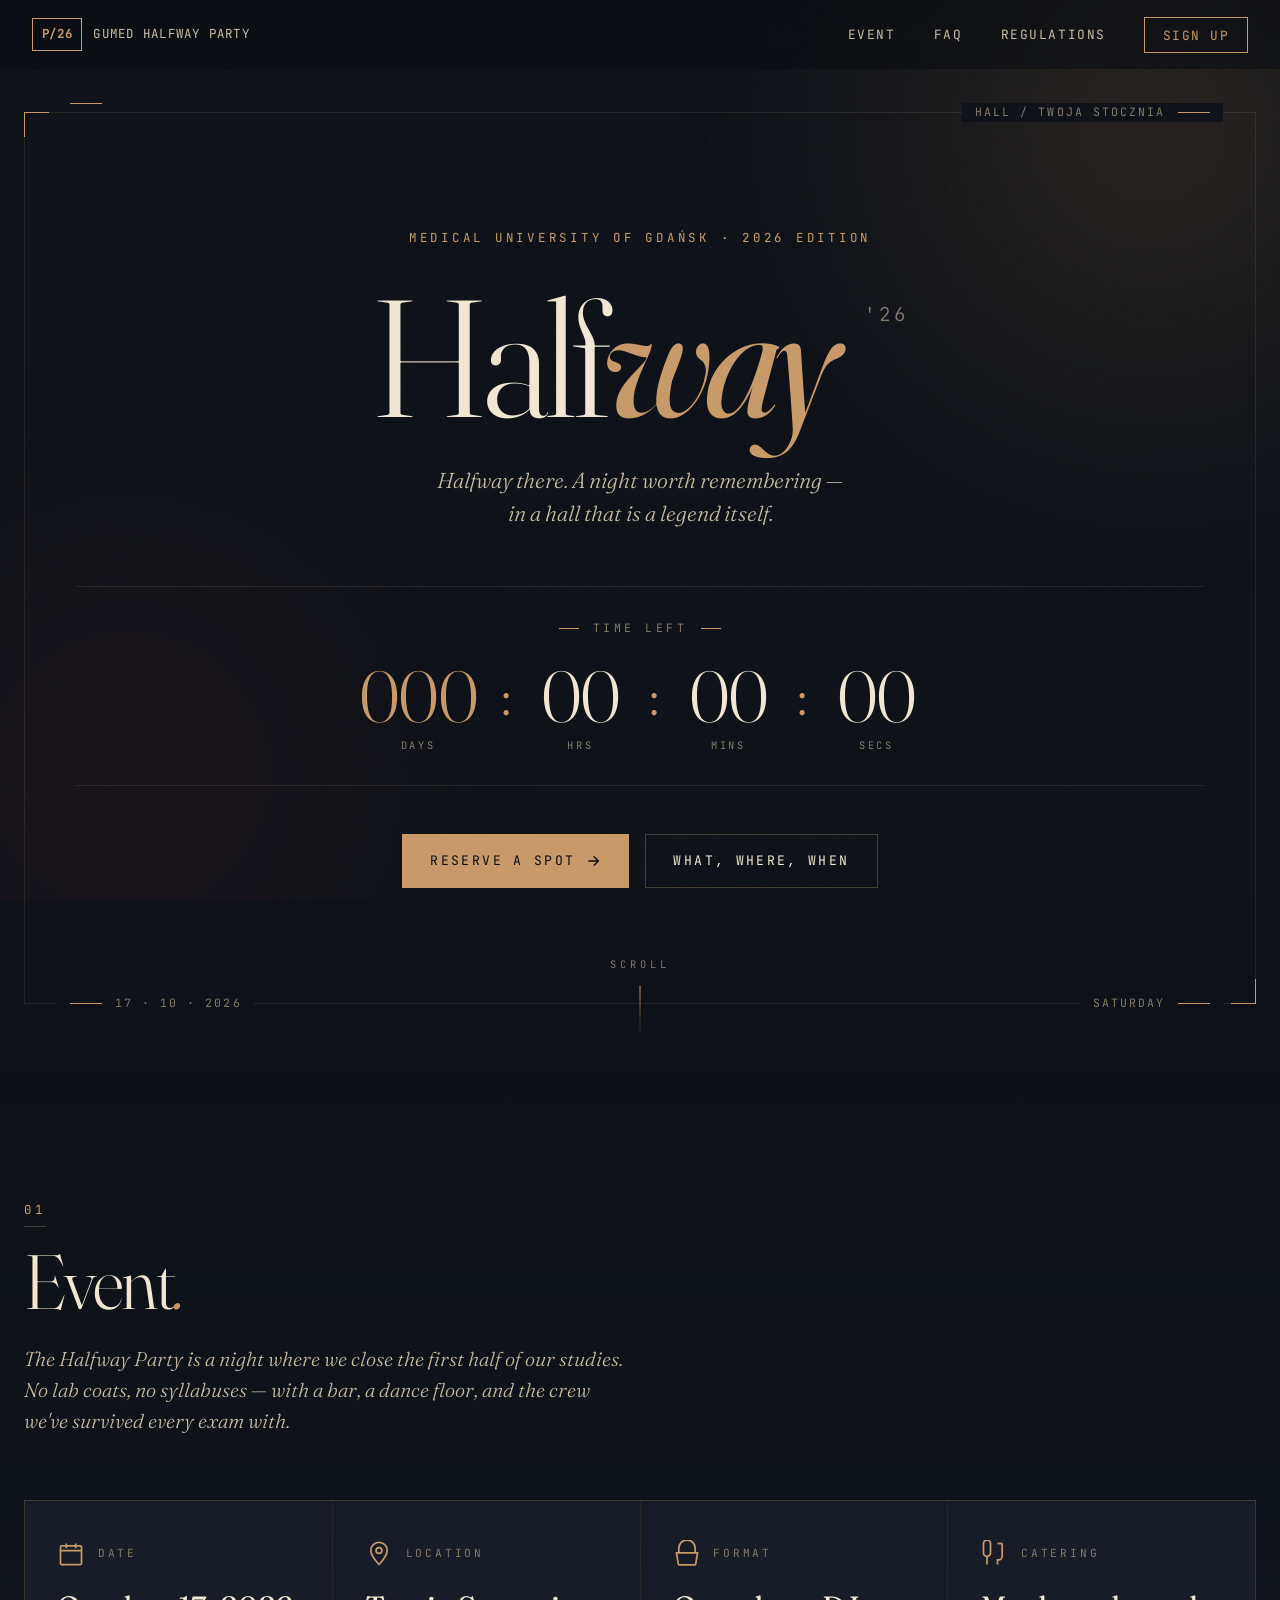
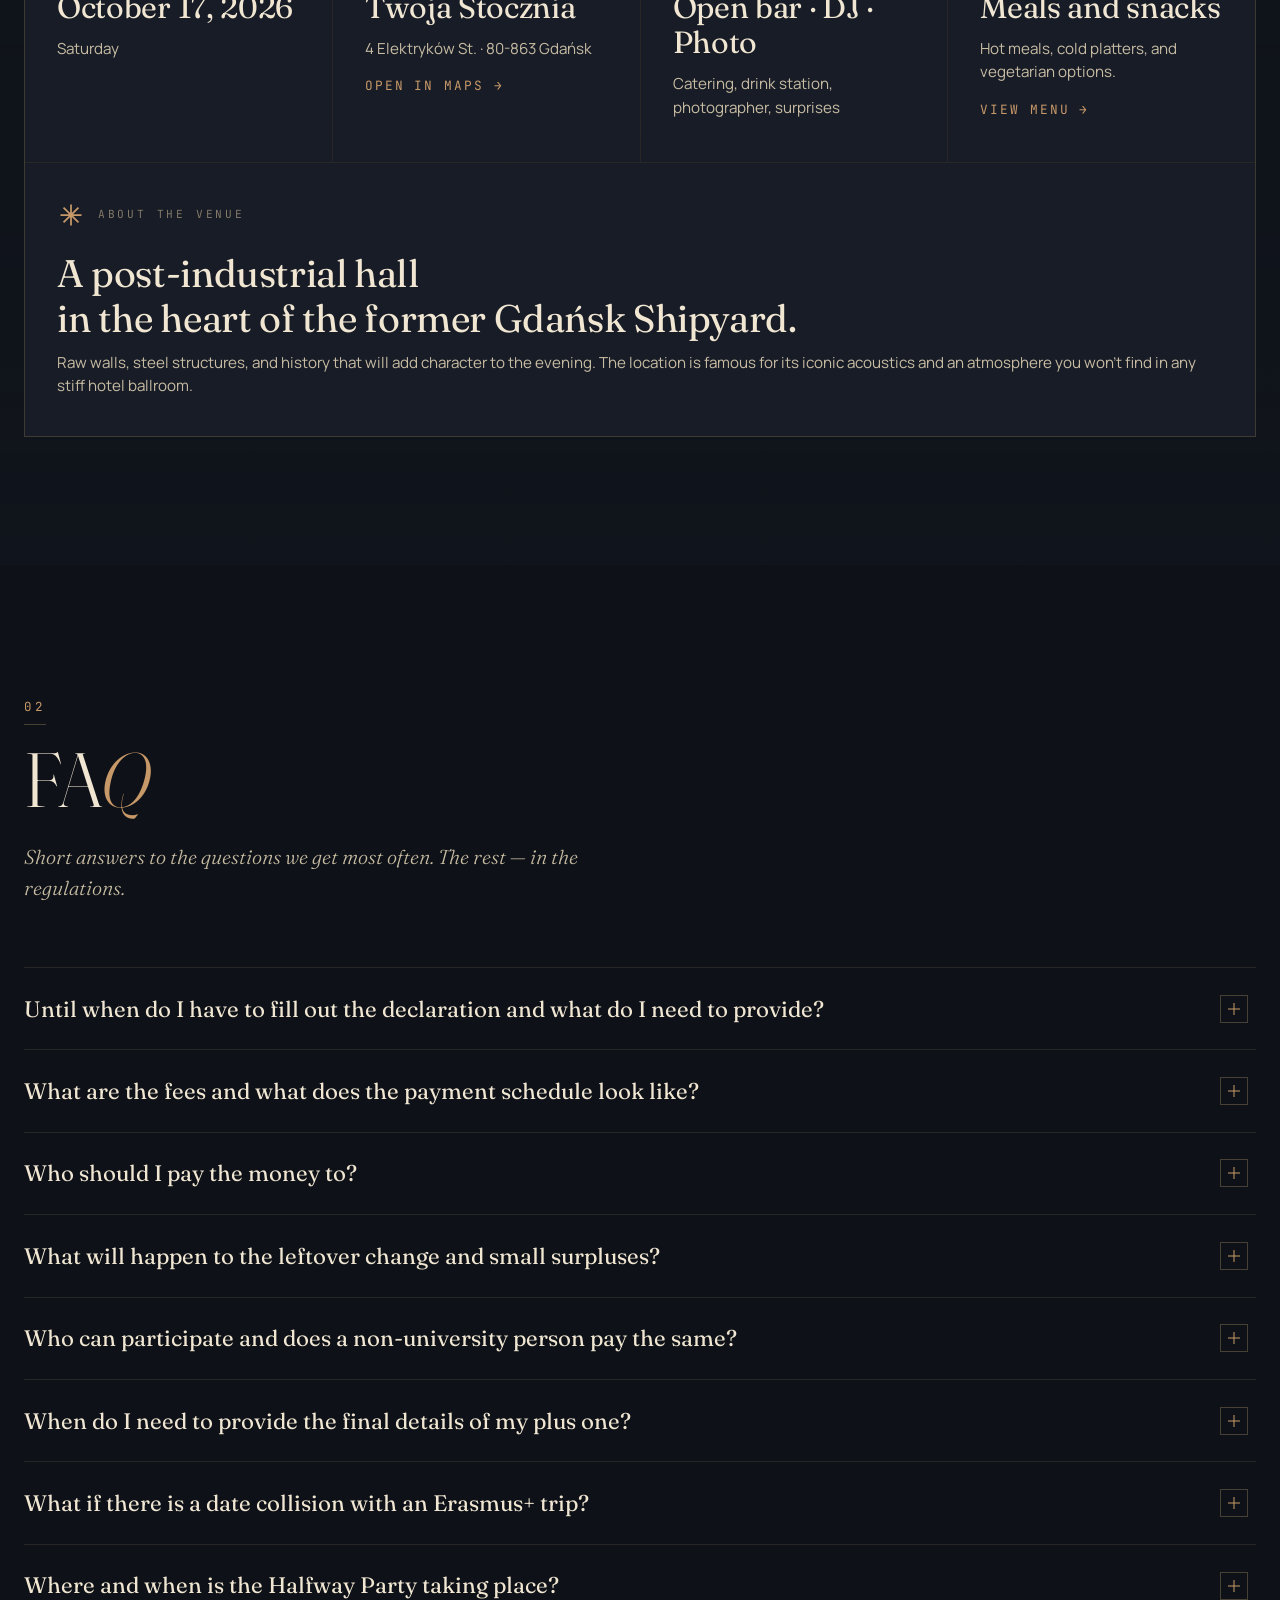
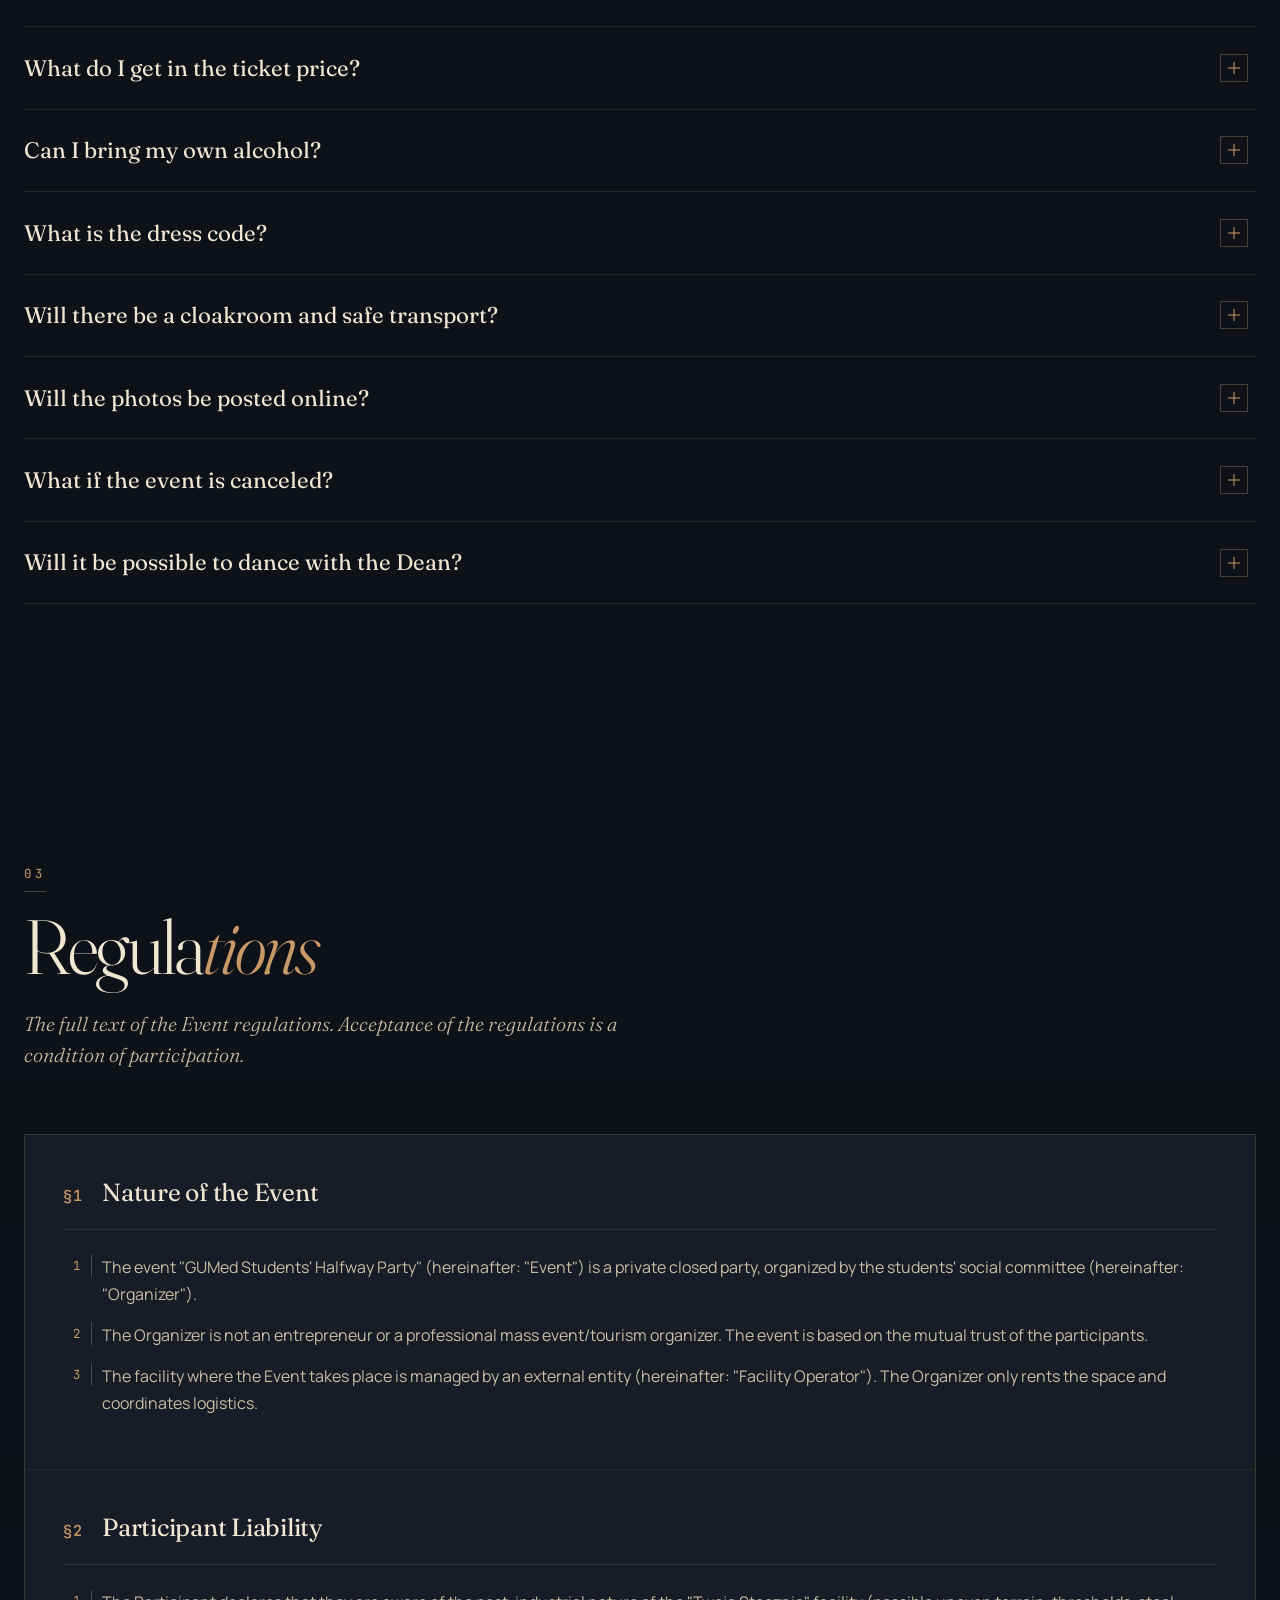
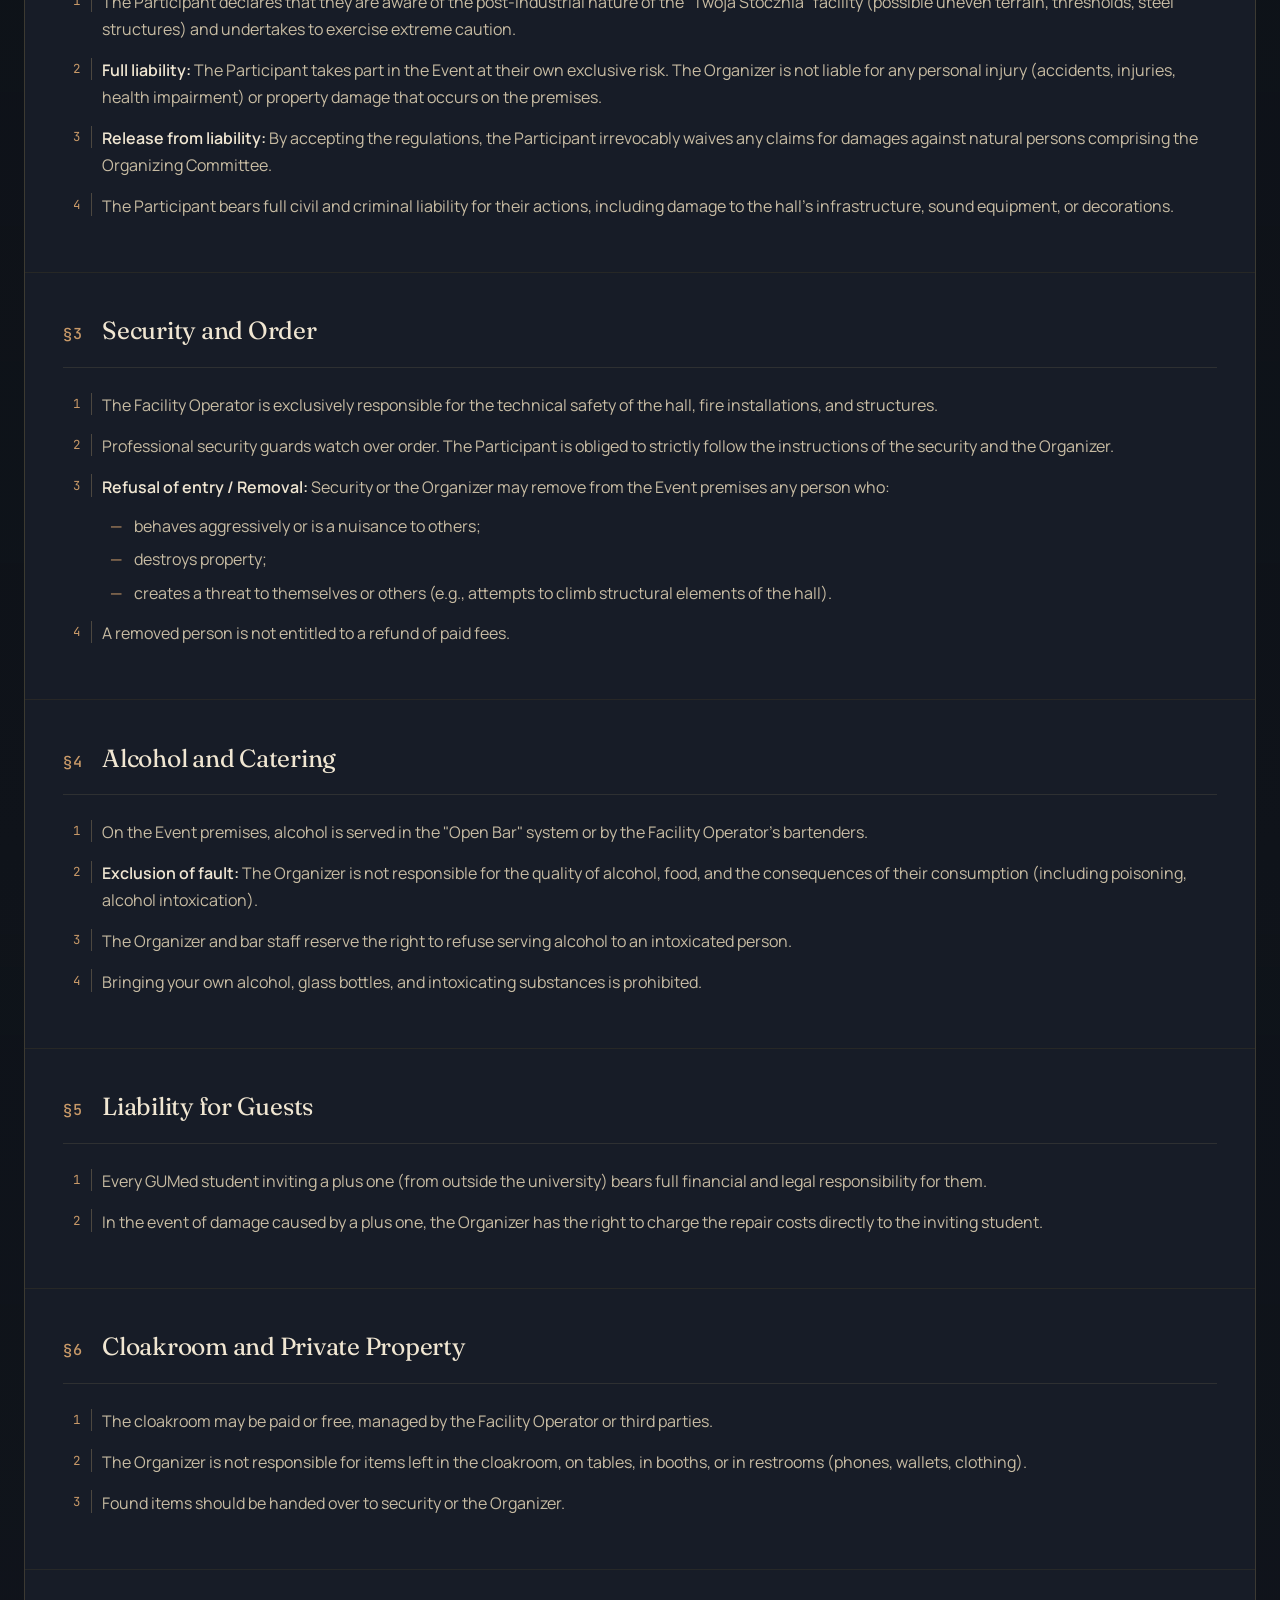
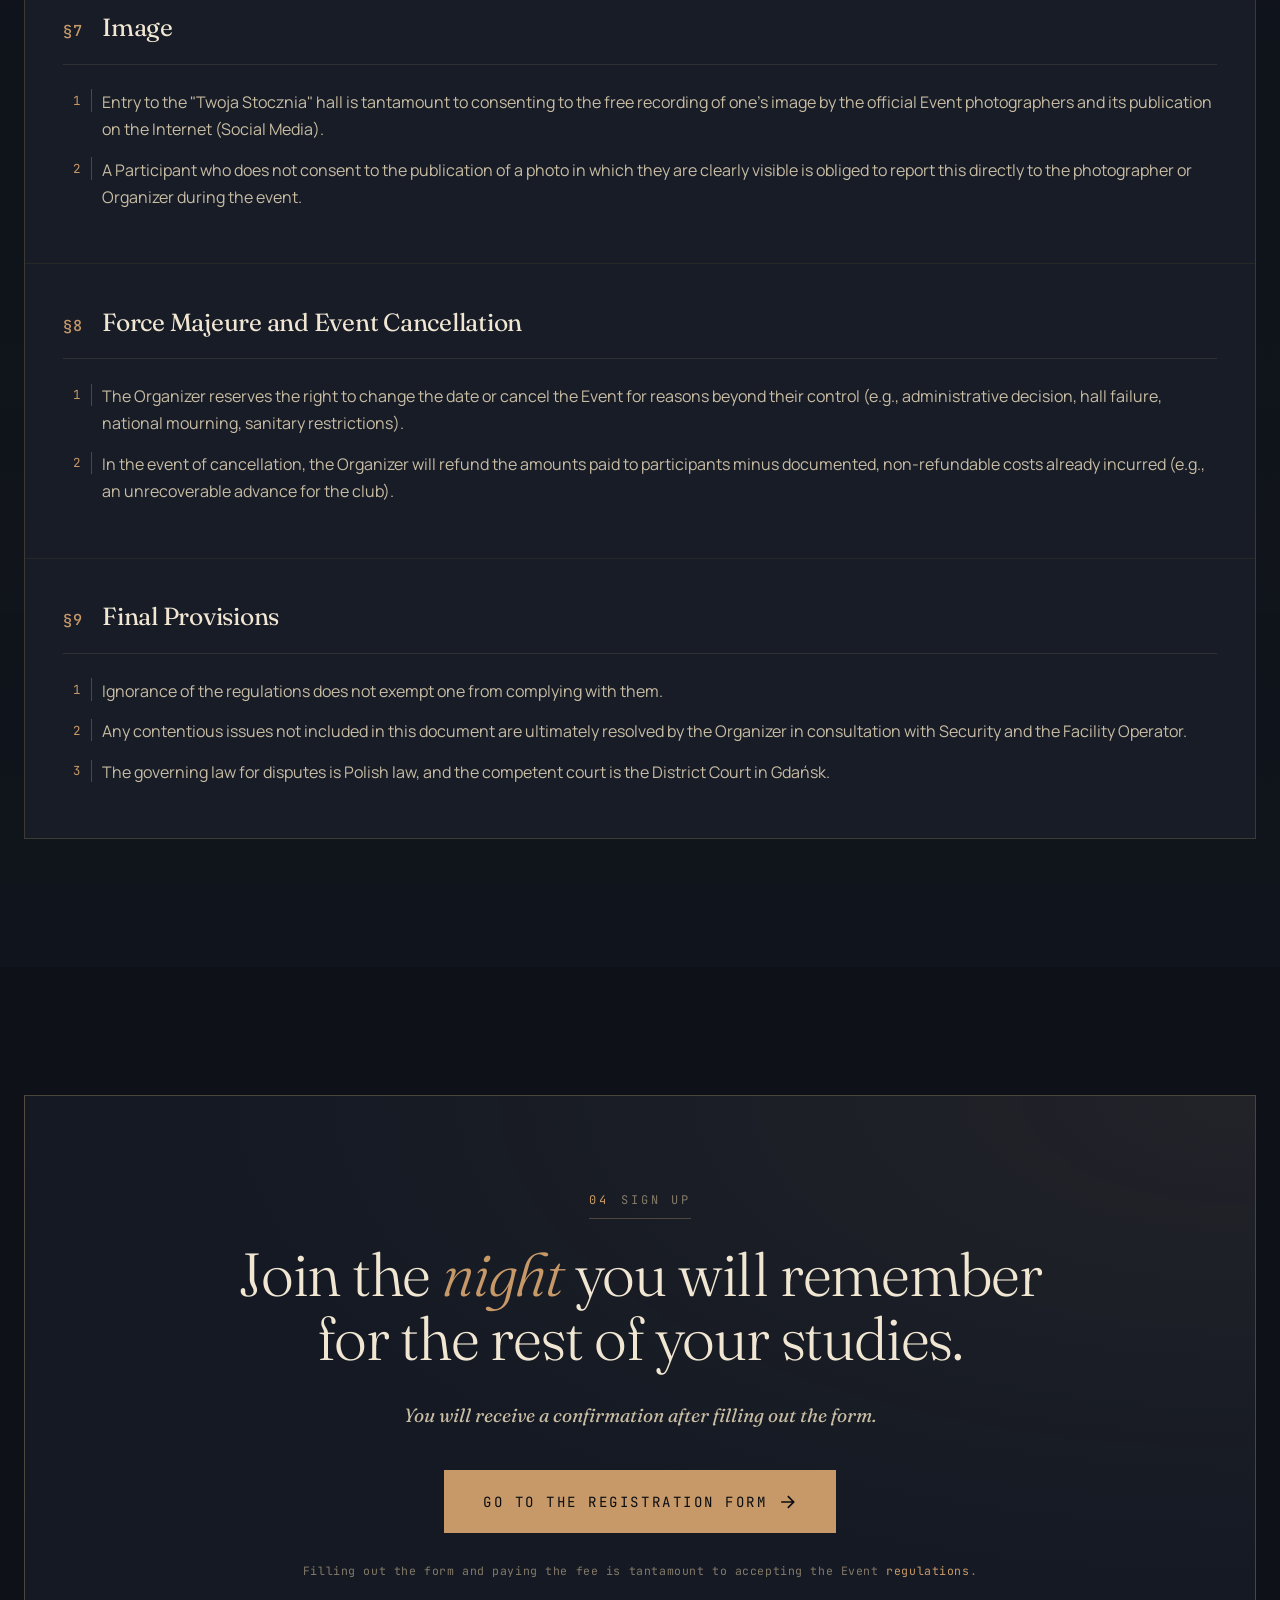
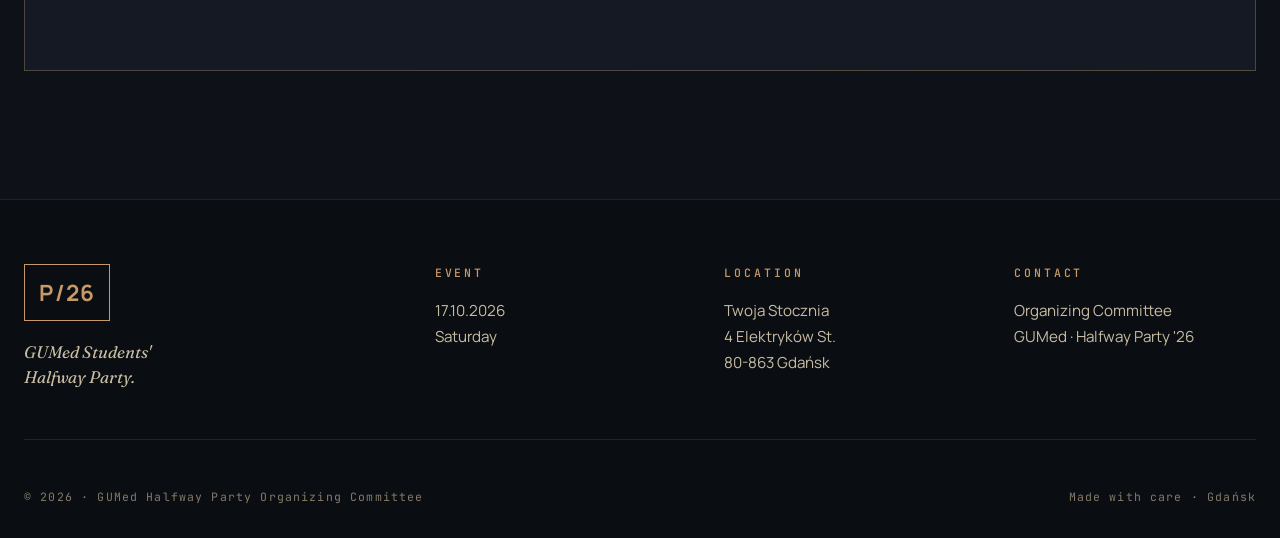
==== english.html @ 2071ebc2 "Rename english to english.html" ====
<!DOCTYPE html>
<html lang="en">
<head>
    <meta charset="UTF-8">
    <meta name="viewport" content="width=device-width, initial-scale=1.0">
    <meta name="description" content="GUMed Students' Halfway Party 2026 — October 17th, Twoja Stocznia in Gdańsk. A night you will remember for the rest of your studies.">
    <meta property="og:title" content="GUMed Halfway Party 2026">
    <meta property="og:description" content="17.10.2026 · Twoja Stocznia · Gdańsk">
    <title>GUMed Halfway Party 2026 — Twoja Stocznia</title>

    <link rel="preconnect" href="https://fonts.googleapis.com">
    <link rel="preconnect" href="https://fonts.gstatic.com" crossorigin>
    <link href="https://fonts.googleapis.com/css2?family=Fraunces:ital,opsz,wght@0,9..144,300..900;1,9..144,300..900&family=Manrope:wght@300;400;500;600;700&family=JetBrains+Mono:wght@300;400;500;700&display=swap" rel="stylesheet">

    <link rel="stylesheet" href="styles.css">
</head>
<body>

    <div class="grain" aria-hidden="true"></div>

    <div class="ambient" aria-hidden="true">
        <div class="glow glow-1"></div>
        <div class="glow glow-2"></div>
    </div>

    <nav class="nav">
        <div class="nav-inner">
            <a href="#top" class="nav-brand">
                <span class="brand-mark">P/26</span>
                <span class="brand-text">GUMed Halfway Party</span>
            </a>
            <ul class="nav-links">
                <li><a href="#wydarzenie">Event</a></li>
                <li><a href="#faq">FAQ</a></li>
                <li><a href="#regulamin">Regulations</a></li>
                <li><a href="#zapisy" class="nav-cta">Sign up</a></li>
            </ul>
            <button class="nav-toggle" aria-label="Menu" aria-expanded="false">
                <span></span><span></span><span></span>
            </button>
        </div>
    </nav>

    <header id="top" class="hero">
        <div class="hero-frame">

            <div class="hero-meta hero-meta-tl reveal">
                <span class="line"></span>
            </div>
            <div class="hero-meta hero-meta-tr reveal">
                <span>Hall / Twoja Stocznia</span>
                <span class="line"></span>
            </div>

            <div class="hero-content">
                <p class="eyebrow reveal">Medical University of Gdańsk · 2026 Edition</p>

                <h1 class="hero-title">
                    <span class="reveal">Half<em>way</em></span>
                    <span class="hero-year reveal">'26</span>
                </h1>

                <p class="hero-tagline reveal">
                    Halfway there. A night worth remembering —<br>
                    in a hall that is a legend itself.
                </p>

                <div class="countdown reveal" aria-label="Countdown to the event">
                    <div class="countdown-label">
                        <span class="line short"></span>
                        <span>Time left</span>
                        <span class="line short"></span>
                    </div>
                    <div class="countdown-grid">
                        <div class="cd-unit">
                            <span class="cd-value" id="cd-days">000</span>
                            <span class="cd-key">days</span>
                        </div>
                        <div class="cd-sep">:</div>
                        <div class="cd-unit">
                            <span class="cd-value" id="cd-hours">00</span>
                            <span class="cd-key">hrs</span>
                        </div>
                        <div class="cd-sep">:</div>
                        <div class="cd-unit">
                            <span class="cd-value" id="cd-minutes">00</span>
                            <span class="cd-key">mins</span>
                        </div>
                        <div class="cd-sep">:</div>
                        <div class="cd-unit">
                            <span class="cd-value" id="cd-seconds">00</span>
                            <span class="cd-key">secs</span>
                        </div>
                    </div>
                </div>

                <div class="hero-cta reveal">
                    <a href="#zapisy" class="btn btn-primary">
                        <span>Reserve a spot</span>
                        <svg width="16" height="16" viewBox="0 0 24 24" fill="none" stroke="currentColor" stroke-width="2"><path d="M5 12h14M13 5l7 7-7 7"/></svg>
                    </a>
                    <a href="#wydarzenie" class="btn btn-ghost">
                        <span>What, where, when</span>
                    </a>
                </div>
            </div>

            <div class="hero-meta hero-meta-bl reveal">
                <span class="line"></span>
                <span>17 · 10 · 2026</span>
            </div>
            <div class="hero-meta hero-meta-br reveal">
                <span>Saturday</span>
                <span class="line"></span>
            </div>
        </div>

        <div class="scroll-cue" aria-hidden="true">
            <span>scroll</span>
            <span class="scroll-line"></span>
        </div>
    </header>

    <section id="wydarzenie" class="section section-details">
        <div class="container">
            <div class="section-head">
                <span class="section-num">01</span>
                <h2 class="section-title">Event<em>.</em></h2>
                <p class="section-lede">
                    The Halfway Party is a night where we close the first half of our studies. No lab coats, no syllabuses —
                    with a bar, a dance floor, and the crew we've survived every exam with.
                </p>
            </div>

            <div class="details-grid">
                <article class="detail-card">
                    <div class="detail-card-head">
                        <span class="detail-icon">
                            <svg viewBox="0 0 24 24" fill="none" stroke="currentColor" stroke-width="1.5">
                                <rect x="3" y="5" width="18" height="16" rx="1"/>
                                <path d="M3 9h18M8 3v4M16 3v4"/>
                            </svg>
                        </span>
                        <span class="detail-label">Date</span>
                    </div>
                    <h3 class="detail-value">October 17, 2026</h3>
                    <p class="detail-meta">Saturday</p>
                </article>

                <article class="detail-card">
                    <div class="detail-card-head">
                        <span class="detail-icon">
                            <svg viewBox="0 0 24 24" fill="none" stroke="currentColor" stroke-width="1.5">
                                <path d="M12 21s-7-7.5-7-12a7 7 0 0114 0c0 4.5-7 12-7 12z"/>
                                <circle cx="12" cy="9" r="2.5"/>
                            </svg>
                        </span>
                        <span class="detail-label">Location</span>
                    </div>
                    <h3 class="detail-value">Twoja Stocznia</h3>
                    <p class="detail-meta">4 Elektryków St. · 80-863 Gdańsk</p>
                    <a href="https://maps.google.com/?q=Twoja+Stocznia+Elektryk%C3%B3w+4+Gda%C5%84sk" target="_blank" rel="noopener" class="detail-link">
                        Open in Maps →
                    </a>
                </article>

                <article class="detail-card">
                    <div class="detail-card-head">
                        <span class="detail-icon">
                            <svg viewBox="0 0 24 24" fill="none" stroke="currentColor" stroke-width="1.5">
                                <path d="M5 11V7a7 7 0 0114 0v4"/>
                                <path d="M3 11h18l-1.5 9.5a1 1 0 01-1 .85h-13a1 1 0 01-1-.85L3 11z"/>
                            </svg>
                        </span>
                        <span class="detail-label">Format</span>
                    </div>
                    <h3 class="detail-value">Open bar · DJ · Photo</h3>
                    <p class="detail-meta">Catering, drink station, photographer, surprises</p>
                </article>

                <article class="detail-card">
                    <div class="detail-card-head">
                        <span class="detail-icon">
                            <svg viewBox="0 0 24 24" fill="none" stroke="currentColor" stroke-width="1.5">
                                <path d="M9 11V3a3 3 0 00-6 0v8c0 1.66 1.34 3 3 3h0c1.66 0 3-1.34 3-3z"/>
                                <path d="M6 14v7"/>
                                <path d="M19 3v11c0 1.66-1.34 3-3 3h-1v4"/>
                                <path d="M15 3h4"/>
                            </svg>
                        </span>
                        <span class="detail-label">Catering</span>
                    </div>
                    <h3 class="detail-value">Meals and snacks</h3>
                    <p class="detail-meta">Hot meals, cold platters, and vegetarian options.</p>
                    <a href="https://docs.google.com/document/d/1LWWIO0peQZLAxdT-zgbUD914sLw5LqYyNw_L5iSybtc/edit?usp=sharing" target="_blank" class="detail-link">
                        View menu →
                    </a>
                </article>

                <article class="detail-card detail-card-wide">
                    <div class="detail-card-head">
                        <span class="detail-icon">
                            <svg viewBox="0 0 24 24" fill="none" stroke="currentColor" stroke-width="1.5">
                                <path d="M12 3v18M3 12h18M5.6 5.6l12.8 12.8M18.4 5.6L5.6 18.4"/>
                            </svg>
                        </span>
                        <span class="detail-label">About the venue</span>
                    </div>
                    <h3 class="detail-value">A post-industrial hall<br>in the heart of the former Gdańsk Shipyard.</h3>
                    <p class="detail-meta">
                        Raw walls, steel structures, and history that will add character to the evening.
                        The location is famous for its iconic acoustics and an atmosphere you won't find in any stiff hotel ballroom.
                    </p>
                </article>
            </div>
        </div>
    </section>

   <section id="faq" class="section section-faq">
    <div class="container">
        <div class="section-head">
            <span class="section-num">02</span>
            <h2 class="section-title">FA<em>Q</em></h2>
            <p class="section-lede">Short answers to the questions we get most often. The rest — in the regulations.</p>
        </div>

        <div class="faq-list">
            
            <details class="faq-item">
                <summary>
                    <span class="faq-q">Until when do I have to fill out the declaration and what do I need to provide?</span>
                    <span class="faq-icon" aria-hidden="true"></span>
                </summary>
                <div class="faq-a">
                    <p>The declaration form must be completed by May 13th (Wednesday). We want you to make a final decision at this stage regarding whether you are attending the event with a plus one or opting for a single ticket.</p>
                </div>
            </details>

            <details class="faq-item">
                <summary>
                    <span class="faq-q">What are the fees and what does the payment schedule look like?</span>
                    <span class="faq-icon" aria-hidden="true"></span>
                </summary>
                <div class="faq-a">
                    <p>The total cost of participation will be approximately 500 PLN (we assume fluctuations of +/- 25 PLN). We will split the amount into 3 installments of similar size (up to approx. 170 PLN). The first payment deadline is May 15th, the second by the end of June.</p>
                </div>
            </details>

            <details class="faq-item">
                <summary>
                    <span class="faq-q">Who should I pay the money to?</span>
                    <span class="faq-icon" aria-hidden="true"></span>
                </summary>
                <div class="faq-a">
                    <p>To make it easier, fees will be collected in groups by the group representatives (starości), who will then pass them on to the appropriate members of the organizing committee.</p>
                </div>
            </details>

            <details class="faq-item">
                <summary>
                    <span class="faq-q">What will happen to the leftover change and small surpluses?</span>
                    <span class="faq-icon" aria-hidden="true"></span>
                </summary>
                <div class="faq-a">
                    <p>Unused small change (estimated 1.50 - 2.00 PLN per person) will not be refunded for logistical reasons. The entire pool will be donated to charity organizations.</p>
                </div>
            </details>

            <details class="faq-item">
                <summary>
                    <span class="faq-q">Who can participate and does a non-university person pay the same?</span>
                    <span class="faq-icon" aria-hidden="true"></span>
                </summary>
                <div class="faq-a">
                    <p>The event is for GUMed students (halfway through their studies) and their guests. The cost for a plus one is the same as for a student – the fee covers the exact same package of benefits.</p>
                </div>
            </details>

            <details class="faq-item">
                <summary>
                    <span class="faq-q">When do I need to provide the final details of my plus one?</span>
                    <span class="faq-icon" aria-hidden="true"></span>
                </summary>
                <div class="faq-a">
                    <p>We will collect the first and last name of your plus one at the turn of July and August in a separate form.</p>
                </div>
            </details>

            <details class="faq-item">
                <summary>
                    <span class="faq-q">What if there is a date collision with an Erasmus+ trip?</span>
                    <span class="faq-icon" aria-hidden="true"></span>
                </summary>
                <div class="faq-a">
                    <p>If you are planning a trip, you must decide: a short return to Gdańsk for this weekend or resignation. We advise checking the host university's calendar, as the decision to pay is binding.</p>
                </div>
            </details>

            <details class="faq-item">
                <summary>
                    <span class="faq-q">Where and when is the Halfway Party taking place?</span>
                    <span class="faq-icon" aria-hidden="true"></span>
                </summary>
                <div class="faq-a">
                    <p>Saturday, October 17th, Twoja Stocznia (4 Elektryków St.). The date and location are now final and will not change.</p>
                </div>
            </details>

            <details class="faq-item">
                <summary>
                    <span class="faq-q">What do I get in the ticket price?</span>
                    <span class="faq-icon" aria-hidden="true"></span>
                </summary>
                <div class="faq-a">
                    <p>Entry, open bar, catering, music (DJ), photo coverage, and decorations.</p>
                </div>
            </details>

            <details class="faq-item">
                <summary>
                    <span class="faq-q">Can I bring my own alcohol?</span>
                    <span class="faq-icon" aria-hidden="true"></span>
                </summary>
                <div class="faq-a">
                    <p>No. All alcohol is served by the staff as part of the open bar. Bringing your own bottles is strictly prohibited.</p>
                </div>
            </details>

            <details class="faq-item">
                <summary>
                    <span class="faq-q">What is the dress code?</span>
                    <span class="faq-icon" aria-hidden="true"></span>
                </summary>
                <div class="faq-a">
                    <p>Elegant – a shirt or blazer is welcome. Note: the venue is post-industrial (uneven surfaces), so you wear heels at your own risk!</p>
                </div>
            </details>

            <details class="faq-item">
                <summary>
                    <span class="faq-q">Will there be a cloakroom and safe transport?</span>
                    <span class="faq-icon" aria-hidden="true"></span>
                </summary>
                <div class="faq-a">
                    <p>A cloakroom will be available (may be paid). The venue is 10 mins from SKM Gdańsk Stocznia. We recommend public transport or apps like Uber/Bolt.</p>
                </div>
            </details>

            <details class="faq-item">
                <summary>
                    <span class="faq-q">Will the photos be posted online?</span>
                    <span class="faq-icon" aria-hidden="true"></span>
                </summary>
                <div class="faq-a">
                    <p>Yes, entry implies consent to the publication of the photo coverage on social media. If you do not want your image published, report it to the photographer on site.</p>
                </div>
            </details>

            <details class="faq-item">
                <summary>
                    <span class="faq-q">What if the event is canceled?</span>
                    <span class="faq-icon" aria-hidden="true"></span>
                </summary>
                <div class="faq-a">
                    <p>We refund the amounts paid minus documented, non-refundable costs already incurred (e.g., advances for subcontractors).</p>
                </div>
            </details>

            <details class="faq-item">
                <summary>
                    <span class="faq-q">Will it be possible to dance with the Dean?</span>
                    <span class="faq-icon" aria-hidden="true"></span>
                </summary>
                <div class="faq-a">
                    <p>;)</p>
                </div>
            </details>
            
        </div>
    </div>
</section>
    <section id="regulamin" class="section section-rules">
        <div class="container">
            <div class="section-head">
                <span class="section-num">03</span>
                <h2 class="section-title">Regula<em>tions</em></h2>
                <p class="section-lede">The full text of the Event regulations. Acceptance of the regulations is a condition of participation.</p>
            </div>

            <div class="rules-doc">
                <article class="rule">
                    <header><span class="rule-num">§1</span><h3>Nature of the Event</h3></header>
                    <ol>
                        <li>The event "GUMed Students' Halfway Party" (hereinafter: "Event") is a private closed party, organized by the students' social committee (hereinafter: "Organizer").</li>
                        <li>The Organizer is not an entrepreneur or a professional mass event/tourism organizer. The event is based on the mutual trust of the participants.</li>
                        <li>The facility where the Event takes place is managed by an external entity (hereinafter: "Facility Operator"). The Organizer only rents the space and coordinates logistics.</li>
                    </ol>
                </article>

                <article class="rule">
                    <header><span class="rule-num">§2</span><h3>Participant Liability</h3></header>
                    <ol>
                        <li>The Participant declares that they are aware of the post-industrial nature of the "Twoja Stocznia" facility (possible uneven terrain, thresholds, steel structures) and undertakes to exercise extreme caution.</li>
                        <li><strong>Full liability:</strong> The Participant takes part in the Event at their own exclusive risk. The Organizer is not liable for any personal injury (accidents, injuries, health impairment) or property damage that occurs on the premises.</li>
                        <li><strong>Release from liability:</strong> By accepting the regulations, the Participant irrevocably waives any claims for damages against natural persons comprising the Organizing Committee.</li>
                        <li>The Participant bears full civil and criminal liability for their actions, including damage to the hall's infrastructure, sound equipment, or decorations.</li>
                    </ol>
                </article>

                <article class="rule">
                    <header><span class="rule-num">§3</span><h3>Security and Order</h3></header>
                    <ol>
                        <li>The Facility Operator is exclusively responsible for the technical safety of the hall, fire installations, and structures.</li>
                        <li>Professional security guards watch over order. The Participant is obliged to strictly follow the instructions of the security and the Organizer.</li>
                        <li><strong>Refusal of entry / Removal:</strong> Security or the Organizer may remove from the Event premises any person who:
                            <ul>
                                <li>behaves aggressively or is a nuisance to others;</li>
                                <li>destroys property;</li>
                                <li>creates a threat to themselves or others (e.g., attempts to climb structural elements of the hall).</li>
                            </ul>
                        </li>
                        <li>A removed person is not entitled to a refund of paid fees.</li>
                    </ol>
                </article>

                <article class="rule">
                    <header><span class="rule-num">§4</span><h3>Alcohol and Catering</h3></header>
                    <ol>
                        <li>On the Event premises, alcohol is served in the "Open Bar" system or by the Facility Operator's bartenders.</li>
                        <li><strong>Exclusion of fault:</strong> The Organizer is not responsible for the quality of alcohol, food, and the consequences of their consumption (including poisoning, alcohol intoxication).</li>
                        <li>The Organizer and bar staff reserve the right to refuse serving alcohol to an intoxicated person.</li>
                        <li>Bringing your own alcohol, glass bottles, and intoxicating substances is prohibited.</li>
                    </ol>
                </article>

                <article class="rule">
                    <header><span class="rule-num">§5</span><h3>Liability for Guests</h3></header>
                    <ol>
                        <li>Every GUMed student inviting a plus one (from outside the university) bears full financial and legal responsibility for them.</li>
                        <li>In the event of damage caused by a plus one, the Organizer has the right to charge the repair costs directly to the inviting student.</li>
                    </ol>
                </article>

                <article class="rule">
                    <header><span class="rule-num">§6</span><h3>Cloakroom and Private Property</h3></header>
                    <ol>
                        <li>The cloakroom may be paid or free, managed by the Facility Operator or third parties.</li>
                        <li>The Organizer is not responsible for items left in the cloakroom, on tables, in booths, or in restrooms (phones, wallets, clothing).</li>
                        <li>Found items should be handed over to security or the Organizer.</li>
                    </ol>
                </article>

                <article class="rule">
                    <header><span class="rule-num">§7</span><h3>Image</h3></header>
                    <ol>
                        <li>Entry to the "Twoja Stocznia" hall is tantamount to consenting to the free recording of one's image by the official Event photographers and its publication on the Internet (Social Media).</li>
                        <li>A Participant who does not consent to the publication of a photo in which they are clearly visible is obliged to report this directly to the photographer or Organizer during the event.</li>
                    </ol>
                </article>

                <article class="rule">
                    <header><span class="rule-num">§8</span><h3>Force Majeure and Event Cancellation</h3></header>
                    <ol>
                        <li>The Organizer reserves the right to change the date or cancel the Event for reasons beyond their control (e.g., administrative decision, hall failure, national mourning, sanitary restrictions).</li>
                        <li>In the event of cancellation, the Organizer will refund the amounts paid to participants minus documented, non-refundable costs already incurred (e.g., an unrecoverable advance for the club).</li>
                    </ol>
                </article>

                <article class="rule">
                    <header><span class="rule-num">§9</span><h3>Final Provisions</h3></header>
                    <ol>
                        <li>Ignorance of the regulations does not exempt one from complying with them.</li>
                        <li>Any contentious issues not included in this document are ultimately resolved by the Organizer in consultation with Security and the Facility Operator.</li>
                        <li>The governing law for disputes is Polish law, and the competent court is the District Court in Gdańsk.</li>
                    </ol>
                </article>
            </div>
        </div>
    </section>

    <section id="zapisy" class="section section-cta">
        <div class="container">
            <div class="cta-card">
                <div class="cta-meta">
                    <span class="cta-num">04</span>
                    <span class="cta-tag">Sign up</span>
                </div>
                <h2 class="cta-title">Join the <em>night</em> you will remember<br>for the rest of your studies.</h2>
                <p class="cta-lede">
                    You will receive a confirmation after filling out the form.
                </p>
                <a href="https://forms.gle/XDMpX6QC5S7pXeQ99" class="btn btn-primary btn-large" target="_blank" rel="noopener">
    <span>Go to the registration form</span>
    <svg width="20" height="20" viewBox="0 0 24 24" fill="none" stroke="currentColor" stroke-width="2"><path d="M5 12h14M13 5l7 7-7 7"/></svg>
</a> 
                <p class="cta-fineprint">
                    Filling out the form and paying the fee is tantamount to accepting the Event <a href="#regulamin">regulations</a>.
                </p>
            </div>
        </div>
    </section>

    <footer class="footer">
        <div class="container">
            <div class="footer-grid">
                <div class="footer-brand">
                    <div class="brand-mark big">P/26</div>
                    <p class="footer-tagline">GUMed Students'<br>Halfway Party.</p>
                </div>
                <div class="footer-col">
                    <h4>Event</h4>
                    <p>17.10.2026<br>Saturday</p>
                </div>
                <div class="footer-col">
                    <h4>Location</h4>
                    <p>Twoja Stocznia<br>4 Elektryków St.<br>80-863 Gdańsk</p>
                </div>
                <div class="footer-col">
                    <h4>Contact</h4>
                    <p>Organizing Committee<br>GUMed · Halfway Party '26</p>
                </div>
            </div>
            <div class="footer-bottom">
                <span>© 2026 · GUMed Halfway Party Organizing Committee</span>
                <span>Made with care · Gdańsk</span>
            </div>
        </div>
    </footer>

    <script src="script.js"></script>
</body>
</html>
---- styles.css ----
/* ============================================
   POŁOWINKI GUMed 2026 — STYLES
   Industrial elegance · dark + copper · serif/mono
   ============================================ */

:root {
    /* Palette */
    --bg-deep:      #0a0d12;
    --bg-base:      #0e1218;
    --bg-elev:      #141923;
    --bg-card:      #171c27;
    --line:         rgba(214, 184, 130, 0.12);
    --line-strong:  rgba(214, 184, 130, 0.28);

    --ink:          #f0e6d2;
    --ink-soft:     #c8bca3;
    --ink-mute:     #847a68;

    --copper:       #c89968;
    --copper-warm:  #d8a572;
    --copper-deep:  #8a6440;
    --amber:        #e8b873;
    --wine:         #6b1f2a;

    /* Typography */
    --font-display: 'Fraunces', 'Georgia', serif;
    --font-body:    'Manrope', -apple-system, BlinkMacSystemFont, sans-serif;
    --font-mono:    'JetBrains Mono', 'SF Mono', monospace;

    /* Spacing */
    --section-pad: clamp(5rem, 10vw, 9rem);
}

* {
    box-sizing: border-box;
    margin: 0;
    padding: 0;
}

html {
    scroll-behavior: smooth;
    -webkit-text-size-adjust: 100%;
}

body {
    background: var(--bg-base);
    color: var(--ink);
    font-family: var(--font-body);
    font-size: 16px;
    line-height: 1.6;
    font-weight: 400;
    overflow-x: hidden;
    min-height: 100vh;
    position: relative;
    -webkit-font-smoothing: antialiased;
    -moz-osx-font-smoothing: grayscale;
}

::selection {
    background: var(--copper);
    color: var(--bg-deep);
}

a { color: inherit; text-decoration: none; }
em { font-style: italic; color: var(--copper); font-family: var(--font-display); }

/* ============================================
   ATMOSPHERE: grain + ambient glow
   ============================================ */

.grain {
    position: fixed;
    inset: 0;
    pointer-events: none;
    z-index: 100;
    opacity: 0.035;
    mix-blend-mode: overlay;
    background-image: url("data:image/svg+xml,%3Csvg viewBox='0 0 200 200' xmlns='http://www.w3.org/2000/svg'%3E%3Cfilter id='n'%3E%3CfeTurbulence type='fractalNoise' baseFrequency='0.9' numOctaves='3'/%3E%3C/filter%3E%3Crect width='100%25' height='100%25' filter='url(%23n)'/%3E%3C/svg%3E");
}

.ambient {
    position: fixed;
    inset: 0;
    pointer-events: none;
    z-index: 0;
    overflow: hidden;
}

.glow {
    position: absolute;
    border-radius: 50%;
    filter: blur(120px);
    opacity: 0.35;
}

.glow-1 {
    width: 60vw;
    height: 60vw;
    background: radial-gradient(circle, var(--copper-deep) 0%, transparent 60%);
    top: -20vw;
    right: -20vw;
    animation: drift1 24s ease-in-out infinite;
}

.glow-2 {
    width: 50vw;
    height: 50vw;
    background: radial-gradient(circle, var(--wine) 0%, transparent 60%);
    bottom: -15vw;
    left: -15vw;
    opacity: 0.25;
    animation: drift2 30s ease-in-out infinite;
}

@keyframes drift1 {
    0%, 100% { transform: translate(0, 0); }
    50%      { transform: translate(-4vw, 6vw); }
}
@keyframes drift2 {
    0%, 100% { transform: translate(0, 0); }
    50%      { transform: translate(5vw, -4vw); }
}

/* ============================================
   NAV
   ============================================ */

.nav {
    position: fixed;
    top: 0; left: 0; right: 0;
    z-index: 50;
    backdrop-filter: blur(12px);
    -webkit-backdrop-filter: blur(12px);
    background: rgba(10, 13, 18, 0.65);
    border-bottom: 1px solid transparent;
    transition: border-color .4s ease, background .4s ease;
}

.nav.scrolled {
    border-bottom-color: var(--line);
    background: rgba(10, 13, 18, 0.85);
}

.nav-inner {
    max-width: 1320px;
    margin: 0 auto;
    padding: 1.1rem 2rem;
    display: flex;
    align-items: center;
    justify-content: space-between;
    gap: 2rem;
}

.nav-brand {
    display: flex;
    align-items: center;
    gap: 0.7rem;
    font-family: var(--font-mono);
    font-size: 0.78rem;
    text-transform: uppercase;
    letter-spacing: 0.1em;
    color: var(--ink);
}

.brand-mark {
    display: inline-block;
    padding: 0.35rem 0.55rem;
    border: 1px solid var(--copper);
    color: var(--copper);
    font-weight: 700;
    letter-spacing: 0.05em;
    transition: all .3s ease;
}

.nav-brand:hover .brand-mark {
    background: var(--copper);
    color: var(--bg-deep);
}

.brand-mark.big {
    font-size: 1.4rem;
    padding: 0.6rem 0.9rem;
}

.brand-text { color: var(--ink-soft); }

.nav-links {
    display: flex;
    gap: 2.4rem;
    list-style: none;
    align-items: center;
}

.nav-links a {
    font-family: var(--font-mono);
    font-size: 0.8rem;
    text-transform: uppercase;
    letter-spacing: 0.12em;
    color: var(--ink-soft);
    position: relative;
    transition: color .25s ease;
}

.nav-links a:not(.nav-cta)::after {
    content: '';
    position: absolute;
    left: 0; right: 0;
    bottom: -6px;
    height: 1px;
    background: var(--copper);
    transform: scaleX(0);
    transform-origin: right;
    transition: transform .35s cubic-bezier(.7,0,.3,1);
}

.nav-links a:hover {
    color: var(--ink);
}
.nav-links a:not(.nav-cta):hover::after {
    transform: scaleX(1);
    transform-origin: left;
}

.nav-cta {
    padding: 0.55rem 1.1rem;
    border: 1px solid var(--copper);
    color: var(--copper) !important;
    transition: all .3s ease;
}

.nav-cta:hover {
    background: var(--copper);
    color: var(--bg-deep) !important;
}

.nav-toggle {
    display: none;
    background: transparent;
    border: 1px solid var(--line-strong);
    width: 42px; height: 42px;
    flex-direction: column;
    justify-content: center;
    align-items: center;
    gap: 4px;
    cursor: pointer;
    padding: 0;
}
.nav-toggle span {
    width: 18px;
    height: 1px;
    background: var(--ink);
    transition: all .3s ease;
}

/* ============================================
   HERO
   ============================================ */

.hero {
    position: relative;
    min-height: 100vh;
    padding: 7rem 1.5rem 4rem;
    display: flex;
    flex-direction: column;
    justify-content: center;
    z-index: 1;
}

.hero-frame {
    max-width: 1320px;
    width: 100%;
    margin: 0 auto;
    padding: clamp(1.5rem, 4vw, 3.5rem);
    border: 1px solid var(--line);
    position: relative;
}

/* Corner ornaments on hero frame */
.hero-frame::before,
.hero-frame::after {
    content: '';
    position: absolute;
    width: 24px;
    height: 24px;
    border: 1px solid var(--copper);
}
.hero-frame::before { top: -1px; left: -1px;  border-right: 0; border-bottom: 0; }
.hero-frame::after  { bottom: -1px; right: -1px; border-left: 0; border-top: 0; }

.hero-meta {
    position: absolute;
    display: flex;
    align-items: center;
    gap: 0.8rem;
    font-family: var(--font-mono);
    font-size: 0.72rem;
    text-transform: uppercase;
    letter-spacing: 0.18em;
    color: var(--ink-mute);
}

.hero-meta-tl { top: -0.6rem; left: 2rem; padding: 0 0.8rem; background: var(--bg-base); }
.hero-meta-tr { top: -0.6rem; right: 2rem; padding: 0 0.8rem; background: var(--bg-base); }
.hero-meta-bl { bottom: -0.6rem; left: 2rem; padding: 0 0.8rem; background: var(--bg-base); }
.hero-meta-br { bottom: -0.6rem; right: 2rem; padding: 0 0.8rem; background: var(--bg-base); }

.line {
    width: 32px;
    height: 1px;
    background: var(--copper);
    display: inline-block;
}
.line.short { width: 20px; }

.hero-content {
    text-align: center;
    padding: clamp(2rem, 6vw, 4rem) 0;
}

.eyebrow {
    font-family: var(--font-mono);
    font-size: 0.78rem;
    text-transform: uppercase;
    letter-spacing: 0.3em;
    color: var(--copper);
    margin-bottom: 2rem;
}

.hero-title {
    font-family: var(--font-display);
    font-weight: 300;
    font-size: clamp(3.5rem, 13vw, 11rem);
    line-height: 0.92;
    letter-spacing: -0.04em;
    color: var(--ink);
    margin-bottom: 2rem;
    font-variation-settings: "opsz" 144;
}

.hero-title em {
    font-style: italic;
    color: var(--copper);
    font-weight: 400;
}

.hero-year {
    display: inline-block;
    font-family: var(--font-mono);
    font-size: clamp(0.9rem, 1.6vw, 1.2rem);
    color: var(--ink-mute);
    letter-spacing: 0.15em;
    vertical-align: top;
    padding-top: clamp(1rem, 2vw, 2rem);
    margin-left: 0.6rem;
}

.hero-tagline {
    font-family: var(--font-display);
    font-style: italic;
    font-size: clamp(1.05rem, 1.9vw, 1.35rem);
    color: var(--ink-soft);
    max-width: 540px;
    margin: 0 auto 3.5rem;
    line-height: 1.5;
    font-weight: 300;
}

/* COUNTDOWN */
.countdown {
    display: flex;
    flex-direction: column;
    align-items: center;
    gap: 1.4rem;
    padding: 2rem 1.5rem;
    border-top: 1px solid var(--line);
    border-bottom: 1px solid var(--line);
    margin-bottom: 3rem;
}

.countdown-label {
    display: flex;
    align-items: center;
    gap: 0.9rem;
    font-family: var(--font-mono);
    font-size: 0.72rem;
    text-transform: uppercase;
    letter-spacing: 0.3em;
    color: var(--ink-mute);
}

.countdown-grid {
    display: flex;
    align-items: baseline;
    gap: clamp(0.6rem, 2vw, 1.5rem);
}

.cd-unit {
    display: flex;
    flex-direction: column;
    align-items: center;
    gap: 0.3rem;
    min-width: clamp(60px, 8vw, 90px);
}

.cd-value {
    font-family: var(--font-display);
    font-weight: 300;
    font-size: clamp(2.4rem, 6vw, 4.5rem);
    line-height: 1;
    color: var(--ink);
    letter-spacing: -0.02em;
    font-variation-settings: "opsz" 96;
    transition: color .2s ease;
}

.cd-unit:first-child .cd-value { color: var(--copper); }

.cd-key {
    font-family: var(--font-mono);
    font-size: 0.65rem;
    text-transform: uppercase;
    letter-spacing: 0.25em;
    color: var(--ink-mute);
}

.cd-sep {
    font-family: var(--font-display);
    font-weight: 200;
    font-size: clamp(2rem, 5vw, 3.5rem);
    color: var(--copper);
    line-height: 1;
    align-self: center;
    margin-bottom: 1.4rem;
    animation: pulse 2s ease-in-out infinite;
}

@keyframes pulse {
    0%, 100% { opacity: 0.4; }
    50%      { opacity: 1; }
}

.hero-cta {
    display: flex;
    gap: 1rem;
    justify-content: center;
    flex-wrap: wrap;
}

/* BUTTONS */
.btn {
    display: inline-flex;
    align-items: center;
    gap: 0.6rem;
    padding: 0.95rem 1.7rem;
    font-family: var(--font-mono);
    font-size: 0.82rem;
    text-transform: uppercase;
    letter-spacing: 0.18em;
    cursor: pointer;
    transition: all .35s cubic-bezier(.5,0,.2,1);
    border: 1px solid transparent;
    position: relative;
    overflow: hidden;
}

.btn-primary {
    background: var(--copper);
    color: var(--bg-deep);
    border-color: var(--copper);
}

.btn-primary::before {
    content: '';
    position: absolute;
    inset: 0;
    background: var(--amber);
    transform: translateX(-101%);
    transition: transform .45s cubic-bezier(.7,0,.3,1);
    z-index: 0;
}

.btn-primary > * { position: relative; z-index: 1; }

.btn-primary:hover {
    transform: translateY(-2px);
    box-shadow: 0 12px 30px -10px rgba(200,153,104,0.5);
}
.btn-primary:hover::before { transform: translateX(0); }

.btn-ghost {
    color: var(--ink);
    border-color: var(--line-strong);
}
.btn-ghost:hover {
    border-color: var(--copper);
    color: var(--copper);
}

.btn-large {
    padding: 1.2rem 2.4rem;
    font-size: 0.88rem;
}

/* SCROLL CUE */
.scroll-cue {
    position: absolute;
    bottom: 2rem;
    left: 50%;
    transform: translateX(-50%);
    display: flex;
    flex-direction: column;
    align-items: center;
    gap: 0.8rem;
    font-family: var(--font-mono);
    font-size: 0.65rem;
    text-transform: uppercase;
    letter-spacing: 0.4em;
    color: var(--ink-mute);
}

.scroll-line {
    width: 1px;
    height: 50px;
    background: linear-gradient(to bottom, var(--copper), transparent);
    position: relative;
    overflow: hidden;
}
.scroll-line::after {
    content: '';
    position: absolute;
    top: -20px;
    left: 0;
    width: 1px;
    height: 20px;
    background: var(--ink);
    animation: scroll-tick 2.4s ease-in-out infinite;
}
@keyframes scroll-tick {
    0%   { top: -20px; opacity: 0; }
    20%  { opacity: 1; }
    100% { top: 70px; opacity: 0; }
}

/* ============================================
   SECTIONS
   ============================================ */

.section {
    padding: var(--section-pad) 1.5rem;
    position: relative;
    z-index: 1;
}

.container {
    max-width: 1280px;
    margin: 0 auto;
}

.section-head {
    margin-bottom: 4rem;
    max-width: 760px;
}

.section-num {
    display: inline-block;
    font-family: var(--font-mono);
    font-size: 0.78rem;
    color: var(--copper);
    letter-spacing: 0.3em;
    margin-bottom: 1.2rem;
    padding-bottom: 0.4rem;
    border-bottom: 1px solid var(--line-strong);
}

.section-title {
    font-family: var(--font-display);
    font-weight: 300;
    font-size: clamp(2.5rem, 6vw, 5rem);
    line-height: 0.95;
    letter-spacing: -0.03em;
    color: var(--ink);
    margin-bottom: 1.5rem;
    font-variation-settings: "opsz" 144;
}

.section-title em {
    font-style: italic;
    color: var(--copper);
}

.section-lede {
    font-family: var(--font-display);
    font-style: italic;
    font-weight: 300;
    font-size: clamp(1.05rem, 1.6vw, 1.25rem);
    color: var(--ink-soft);
    line-height: 1.55;
    max-width: 600px;
}

/* ============================================
   DETAILS
   ============================================ */

.section-details { background: linear-gradient(180deg, transparent 0%, rgba(20,25,35,0.4) 100%); }

.details-grid {
    display: grid;
    grid-template-columns: repeat(auto-fit, minmax(260px, 1fr));
    gap: 1px;
    background: var(--line);
    border: 1px solid var(--line);
}

.detail-card {
    background: var(--bg-card);
    padding: 2.4rem 2rem;
    transition: background .35s ease;
    position: relative;
}
.detail-card:hover { background: var(--bg-elev); }

.detail-card-wide {
    grid-column: 1 / -1;
}

.detail-card-head {
    display: flex;
    align-items: center;
    gap: 0.8rem;
    margin-bottom: 1.4rem;
}

.detail-icon {
    width: 28px; height: 28px;
    color: var(--copper);
    display: inline-block;
}
.detail-icon svg { width: 100%; height: 100%; }

.detail-label {
    font-family: var(--font-mono);
    font-size: 0.7rem;
    text-transform: uppercase;
    letter-spacing: 0.25em;
    color: var(--ink-mute);
}

.detail-value {
    font-family: var(--font-display);
    font-weight: 400;
    font-size: clamp(1.4rem, 2.4vw, 2rem);
    line-height: 1.15;
    color: var(--ink);
    margin-bottom: 0.7rem;
    letter-spacing: -0.01em;
}

.detail-card-wide .detail-value { font-size: clamp(1.6rem, 3vw, 2.4rem); }

.detail-meta {
    color: var(--ink-soft);
    font-size: 0.95rem;
    line-height: 1.55;
}

.detail-link {
    display: inline-block;
    margin-top: 1rem;
    font-family: var(--font-mono);
    font-size: 0.8rem;
    color: var(--copper);
    text-transform: uppercase;
    letter-spacing: 0.15em;
    border-bottom: 1px solid transparent;
    padding-bottom: 2px;
    transition: border-color .25s ease;
}
.detail-link:hover { border-bottom-color: var(--copper); }

/* ============================================
   FAQ
   ============================================ */

.faq-list {
    display: flex;
    flex-direction: column;
    border-top: 1px solid var(--line);
}

.faq-item {
    border-bottom: 1px solid var(--line);
    transition: background .3s ease;
}

.faq-item[open] {
    background: rgba(200, 153, 104, 0.025);
}

.faq-item summary {
    display: flex;
    align-items: center;
    justify-content: space-between;
    gap: 2rem;
    padding: 1.6rem 0.5rem 1.6rem 0;
    cursor: pointer;
    list-style: none;
    transition: padding .3s ease;
}

.faq-item summary::-webkit-details-marker { display: none; }

.faq-item:hover summary { padding-left: 1rem; }

.faq-q {
    font-family: var(--font-display);
    font-weight: 400;
    font-size: clamp(1.1rem, 1.8vw, 1.4rem);
    color: var(--ink);
    line-height: 1.35;
}

.faq-icon {
    flex-shrink: 0;
    width: 28px;
    height: 28px;
    border: 1px solid var(--line-strong);
    position: relative;
    transition: all .3s ease;
}

.faq-icon::before,
.faq-icon::after {
    content: '';
    position: absolute;
    background: var(--copper);
    top: 50%; left: 50%;
    transition: transform .35s cubic-bezier(.7,0,.3,1);
}
.faq-icon::before {
    width: 12px; height: 1px;
    transform: translate(-50%, -50%);
}
.faq-icon::after {
    width: 1px; height: 12px;
    transform: translate(-50%, -50%);
}

.faq-item[open] .faq-icon {
    background: var(--copper);
    border-color: var(--copper);
}
.faq-item[open] .faq-icon::before { background: var(--bg-deep); }
.faq-item[open] .faq-icon::after { transform: translate(-50%, -50%) scaleY(0); }

.faq-a {
    overflow: hidden;
    padding: 0 4rem 1.8rem 0;
    color: var(--ink-soft);
    line-height: 1.7;
    font-size: 1rem;
    animation: faq-open .45s cubic-bezier(.5,0,.2,1);
}

@keyframes faq-open {
    from { opacity: 0; transform: translateY(-8px); }
    to   { opacity: 1; transform: translateY(0); }
}

/* ============================================
   REGULAMIN
   ============================================ */

.section-rules { background: linear-gradient(180deg, transparent 0%, rgba(20,25,35,0.4) 100%); }

.rules-doc {
    display: grid;
    grid-template-columns: 1fr;
    gap: 1px;
    background: var(--line);
    border: 1px solid var(--line);
}

.rule {
    background: var(--bg-card);
    padding: 2.4rem clamp(1.5rem, 3vw, 2.5rem);
    transition: background .3s ease;
}

.rule:hover { background: var(--bg-elev); }

.rule header {
    display: flex;
    align-items: baseline;
    gap: 1.2rem;
    margin-bottom: 1.5rem;
    padding-bottom: 1rem;
    border-bottom: 1px solid var(--line);
}

.rule-num {
    font-family: var(--font-mono);
    font-size: 0.95rem;
    color: var(--copper);
    font-weight: 500;
    letter-spacing: 0.05em;
    flex-shrink: 0;
}

.rule h3 {
    font-family: var(--font-display);
    font-weight: 400;
    font-size: clamp(1.2rem, 2vw, 1.55rem);
    color: var(--ink);
    letter-spacing: -0.01em;
}

.rule ol, .rule ul {
    list-style: none;
    counter-reset: rule-counter;
    padding-left: 0;
}

.rule ol > li {
    counter-increment: rule-counter;
    position: relative;
    padding-left: 2.4rem;
    margin-bottom: 0.85rem;
    color: var(--ink-soft);
    line-height: 1.7;
}

.rule ol > li::before {
    content: counter(rule-counter);
    position: absolute;
    left: 0; top: 0.05em;
    font-family: var(--font-mono);
    font-size: 0.78rem;
    color: var(--copper);
    width: 1.7rem;
    height: 1.4rem;
    display: flex;
    align-items: center;
    justify-content: center;
    border-right: 1px solid var(--line-strong);
}

.rule ul {
    margin: 0.8rem 0 0.8rem 0;
    padding-left: 0.5rem;
}
.rule ul li {
    position: relative;
    padding-left: 1.5rem;
    margin-bottom: 0.5rem;
    color: var(--ink-soft);
    line-height: 1.6;
}
.rule ul li::before {
    content: '—';
    position: absolute;
    left: 0;
    color: var(--copper);
}

.rule strong {
    color: var(--ink);
    font-weight: 600;
}

/* ============================================
   CTA
   ============================================ */

.section-cta {
    padding-top: var(--section-pad);
    padding-bottom: var(--section-pad);
}

.cta-card {
    position: relative;
    padding: clamp(3rem, 7vw, 6rem) clamp(2rem, 5vw, 4rem);
    background:
        radial-gradient(ellipse at top right, rgba(200,153,104,0.08), transparent 60%),
        var(--bg-elev);
    border: 1px solid var(--line-strong);
    text-align: center;
    overflow: hidden;
}

.cta-card::before,
.cta-card::after {
    content: '';
    position: absolute;
    width: 40px; height: 40px;
    border: 1px solid var(--copper);
}
.cta-card::before { top: -1px; left: -1px; border-right: 0; border-bottom: 0; }
.cta-card::after  { bottom: -1px; right: -1px; border-left: 0; border-top: 0; }

.cta-meta {
    display: inline-flex;
    align-items: center;
    gap: 0.8rem;
    padding-bottom: 0.5rem;
    margin-bottom: 1.5rem;
    border-bottom: 1px solid var(--line-strong);
    font-family: var(--font-mono);
    font-size: 0.75rem;
    text-transform: uppercase;
    letter-spacing: 0.25em;
}

.cta-num { color: var(--copper); }
.cta-tag { color: var(--ink-mute); }

.cta-title {
    font-family: var(--font-display);
    font-weight: 300;
    font-size: clamp(2rem, 5vw, 3.8rem);
    line-height: 1.05;
    color: var(--ink);
    margin-bottom: 1.8rem;
    letter-spacing: -0.02em;
}
.cta-title em { color: var(--copper); }

.cta-lede {
    font-family: var(--font-display);
    font-style: italic;
    font-size: clamp(1rem, 1.5vw, 1.2rem);
    color: var(--ink-soft);
    max-width: 580px;
    margin: 0 auto 2.5rem;
    line-height: 1.6;
}

.cta-fineprint {
    margin-top: 1.8rem;
    font-family: var(--font-mono);
    font-size: 0.72rem;
    color: var(--ink-mute);
    letter-spacing: 0.05em;
}
.cta-fineprint a {
    color: var(--copper);
    border-bottom: 1px solid transparent;
    transition: border-color .25s ease;
}
.cta-fineprint a:hover { border-bottom-color: var(--copper); }

/* ============================================
   FOOTER
   ============================================ */

.footer {
    border-top: 1px solid var(--line);
    padding: 4rem 1.5rem 2rem;
    background: var(--bg-deep);
    position: relative;
    z-index: 1;
}

.footer-grid {
    display: grid;
    grid-template-columns: 1.5fr repeat(3, 1fr);
    gap: 3rem;
    margin-bottom: 3rem;
    padding-bottom: 3rem;
    border-bottom: 1px solid var(--line);
}

.footer-brand .brand-mark.big { margin-bottom: 1.2rem; }

.footer-tagline {
    font-family: var(--font-display);
    font-style: italic;
    color: var(--ink-soft);
    font-size: 1.05rem;
    line-height: 1.5;
    max-width: 280px;
}

.footer-col h4 {
    font-family: var(--font-mono);
    font-size: 0.72rem;
    text-transform: uppercase;
    letter-spacing: 0.25em;
    color: var(--copper);
    margin-bottom: 1rem;
    font-weight: 500;
}

.footer-col p {
    color: var(--ink-soft);
    font-size: 0.95rem;
    line-height: 1.7;
}

.footer-bottom {
    display: flex;
    justify-content: space-between;
    align-items: center;
    flex-wrap: wrap;
    gap: 1rem;
    font-family: var(--font-mono);
    font-size: 0.72rem;
    color: var(--ink-mute);
    letter-spacing: 0.1em;
}

/* ============================================
   REVEAL ANIMATIONS
   ============================================ */

.reveal {
    opacity: 0;
    transform: translateY(24px);
    transition: opacity .9s cubic-bezier(.2,0,.2,1), transform .9s cubic-bezier(.2,0,.2,1);
}

.reveal.is-visible {
    opacity: 1;
    transform: translateY(0);
}

/* Hero stagger via JS class */
.hero .reveal:nth-child(1) { transition-delay: 0.0s; }
.hero-content .reveal:nth-child(1) { transition-delay: 0.1s; }
.hero-content .reveal:nth-child(2) { transition-delay: 0.2s; }
.hero-content .reveal:nth-child(3) { transition-delay: 0.35s; }
.hero-content .reveal:nth-child(4) { transition-delay: 0.5s; }
.hero-content .reveal:nth-child(5) { transition-delay: 0.65s; }

/* ============================================
   RESPONSIVE
   ============================================ */

@media (max-width: 880px) {
    .nav-links {
        position: fixed;
        top: 0; right: 0;
        width: min(82vw, 340px);
        height: 100vh;
        background: var(--bg-deep);
        flex-direction: column;
        align-items: flex-start;
        justify-content: center;
        padding: 2rem;
        gap: 1.8rem;
        transform: translateX(100%);
        transition: transform .45s cubic-bezier(.7,0,.3,1);
        border-left: 1px solid var(--line);
    }
    .nav-links.open { transform: translateX(0); }
    .nav-links a { font-size: 0.95rem; }
    .nav-toggle { display: flex; }
    .nav-toggle.open span:nth-child(1) { transform: translateY(5px) rotate(45deg); }
    .nav-toggle.open span:nth-child(2) { opacity: 0; }
    .nav-toggle.open span:nth-child(3) { transform: translateY(-5px) rotate(-45deg); }

    .brand-text { display: none; }

    .hero-meta-tr, .hero-meta-br { display: none; }
    .hero-meta-tl, .hero-meta-bl { left: 50%; transform: translateX(-50%); white-space: nowrap; }

    .countdown-grid { gap: 0.4rem; }
    .cd-sep { font-size: 1.5rem; }
    .cd-unit { min-width: 50px; }

    .footer-grid {
        grid-template-columns: 1fr 1fr;
        gap: 2rem;
    }
    .footer-brand { grid-column: 1 / -1; }

    .faq-a { padding-right: 0; }
}

@media (max-width: 520px) {
    .hero { padding-top: 6rem; }
    .hero-frame { padding: 1.5rem 1rem; }
    .countdown { padding: 1.5rem 0.5rem; }
    .countdown-grid { gap: 0.2rem; }
    .cd-unit { min-width: 44px; }
    .cd-key { font-size: 0.55rem; letter-spacing: 0.15em; }

    .hero-cta { flex-direction: column; width: 100%; }
    .hero-cta .btn { width: 100%; justify-content: center; }

    .footer-grid { grid-template-columns: 1fr; }
}

/* ============================================
   REDUCED MOTION
   ============================================ */

@media (prefers-reduced-motion: reduce) {
    *, *::before, *::after {
        animation-duration: 0.01ms !important;
        animation-iteration-count: 1 !important;
        transition-duration: 0.01ms !important;
    }
    .reveal { opacity: 1; transform: none; }
}
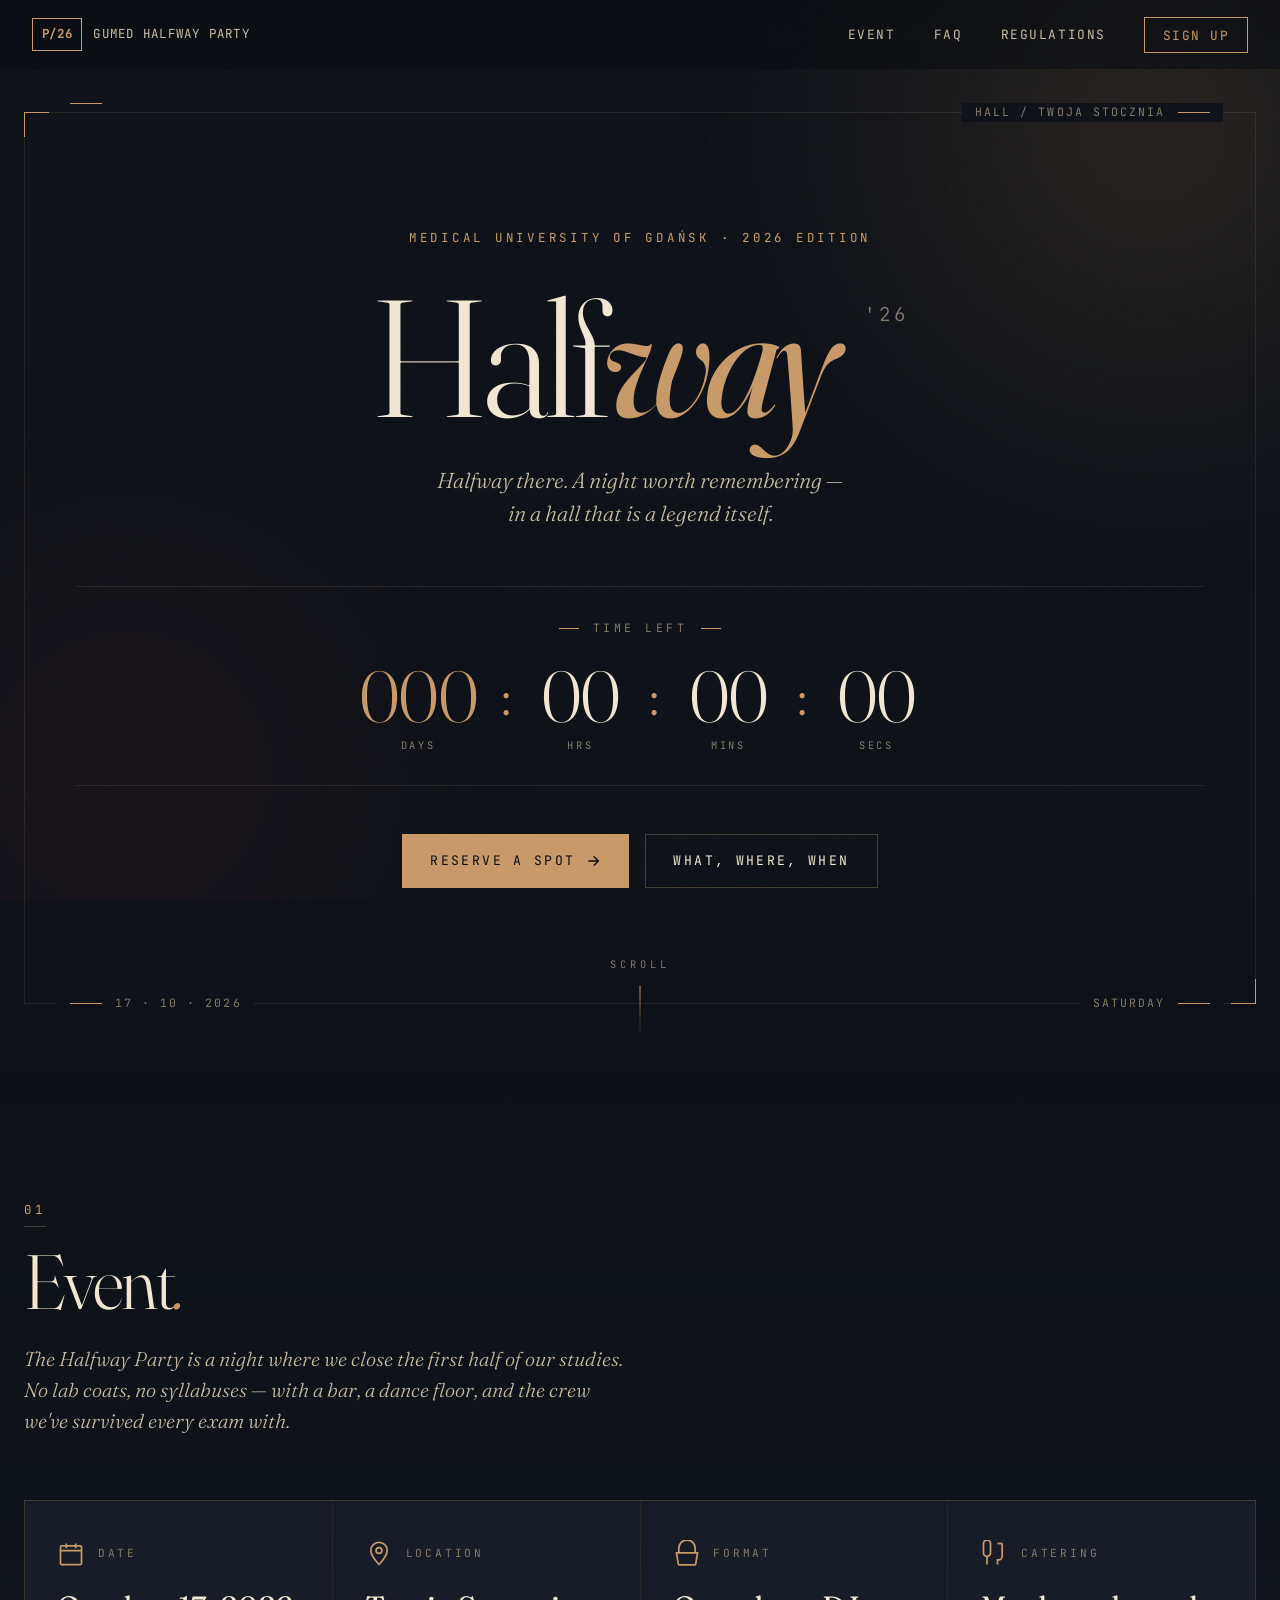
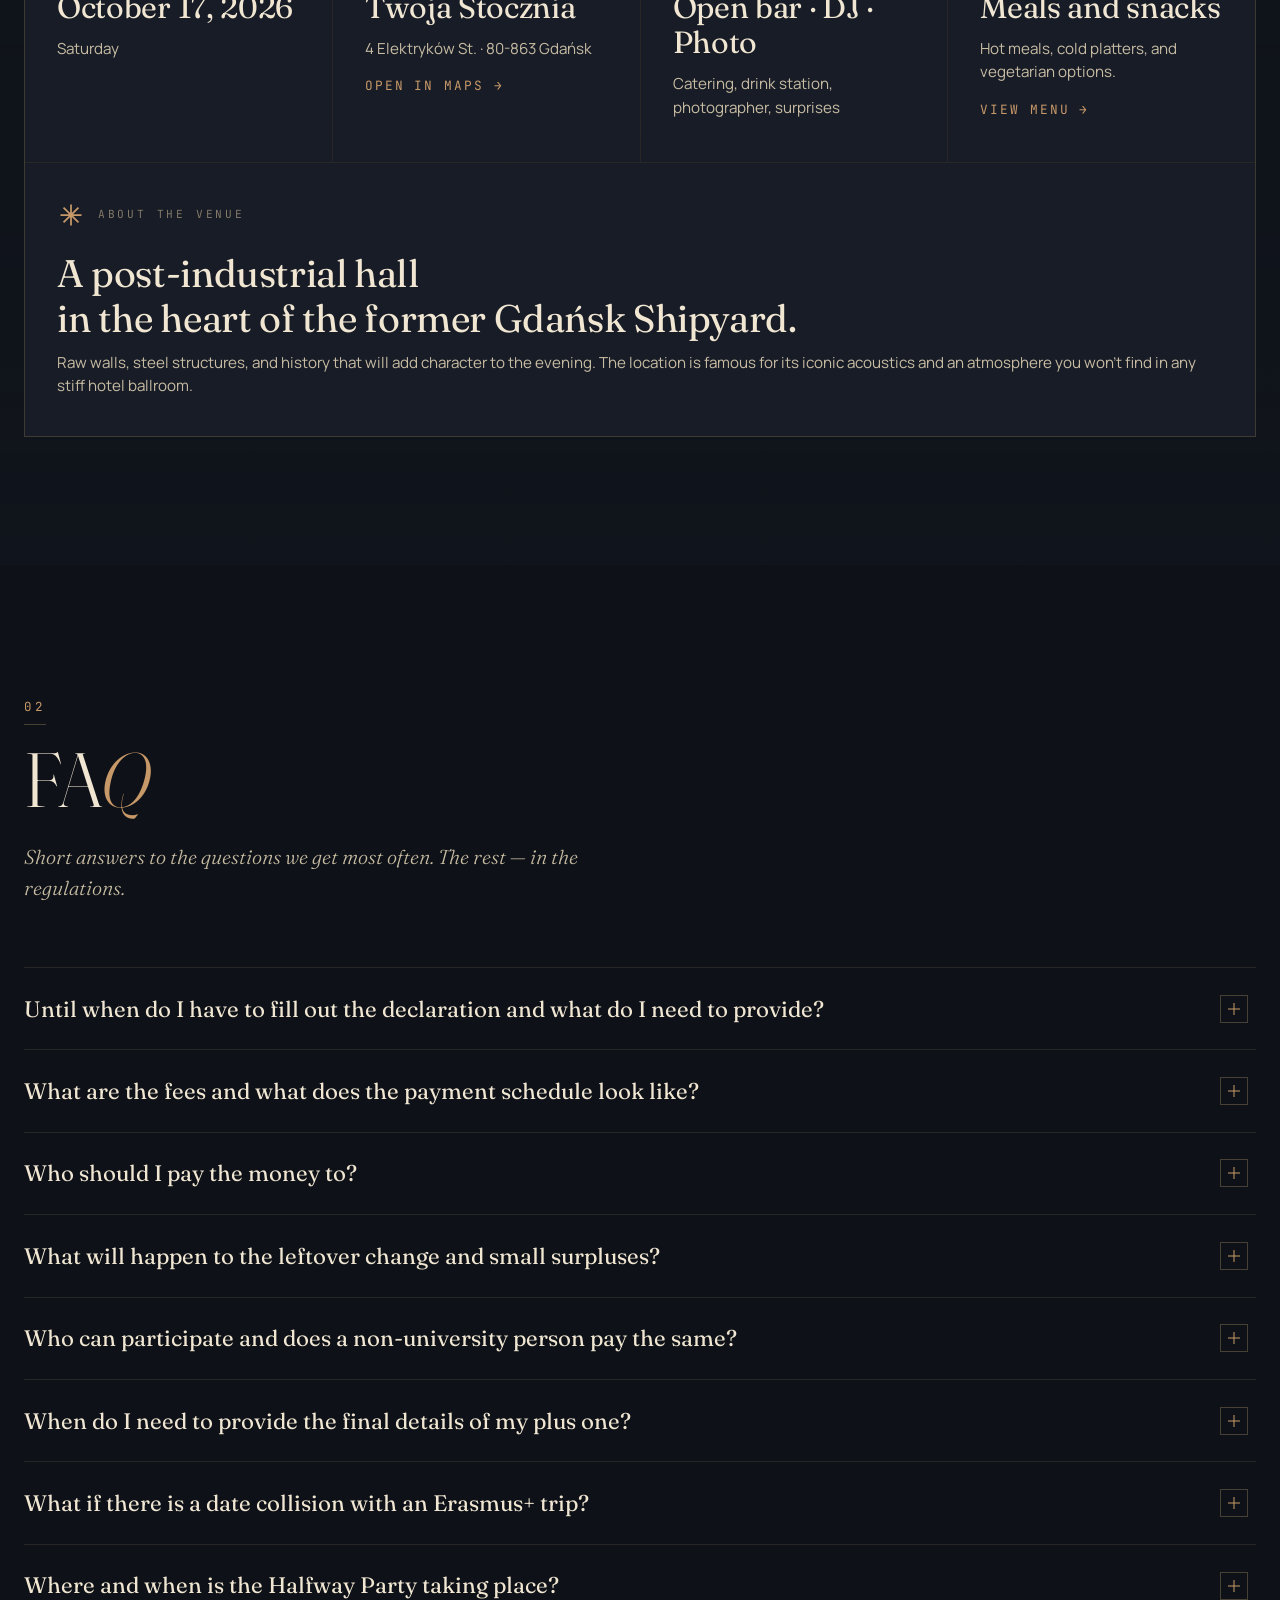
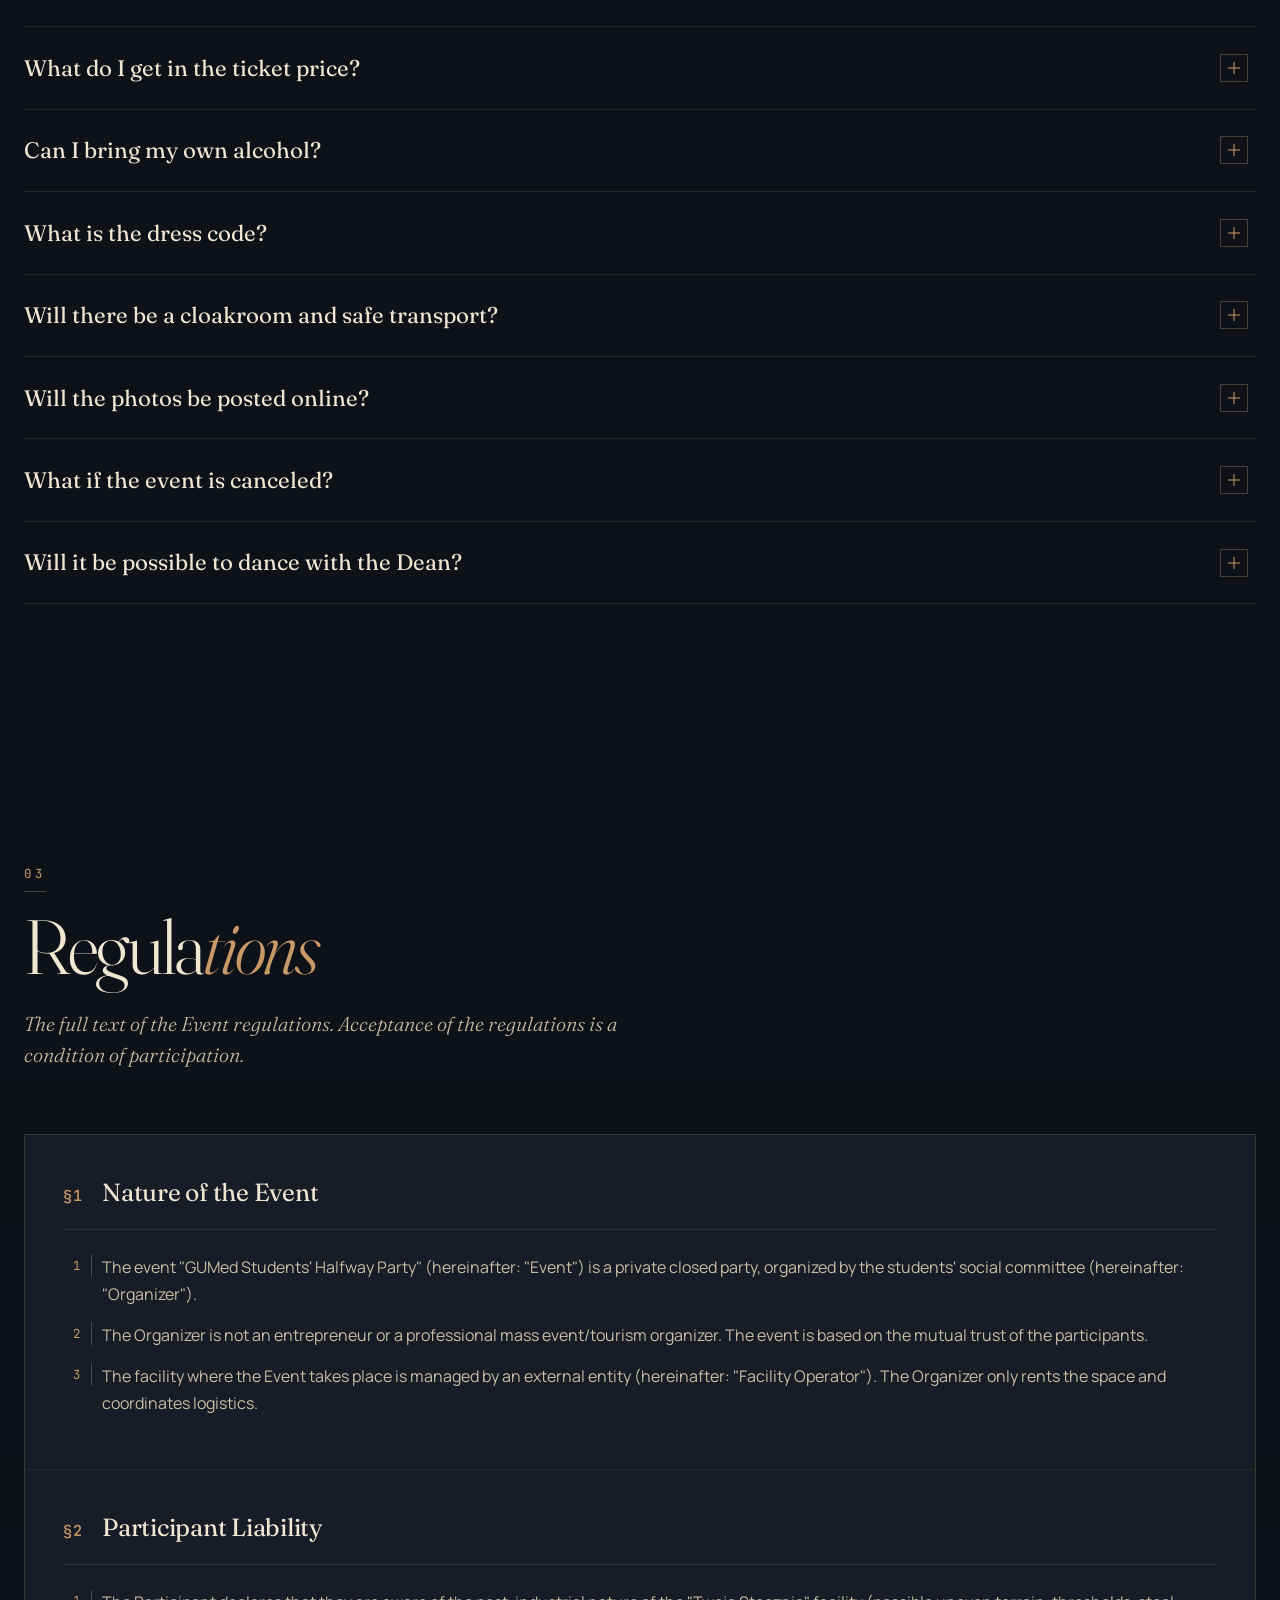
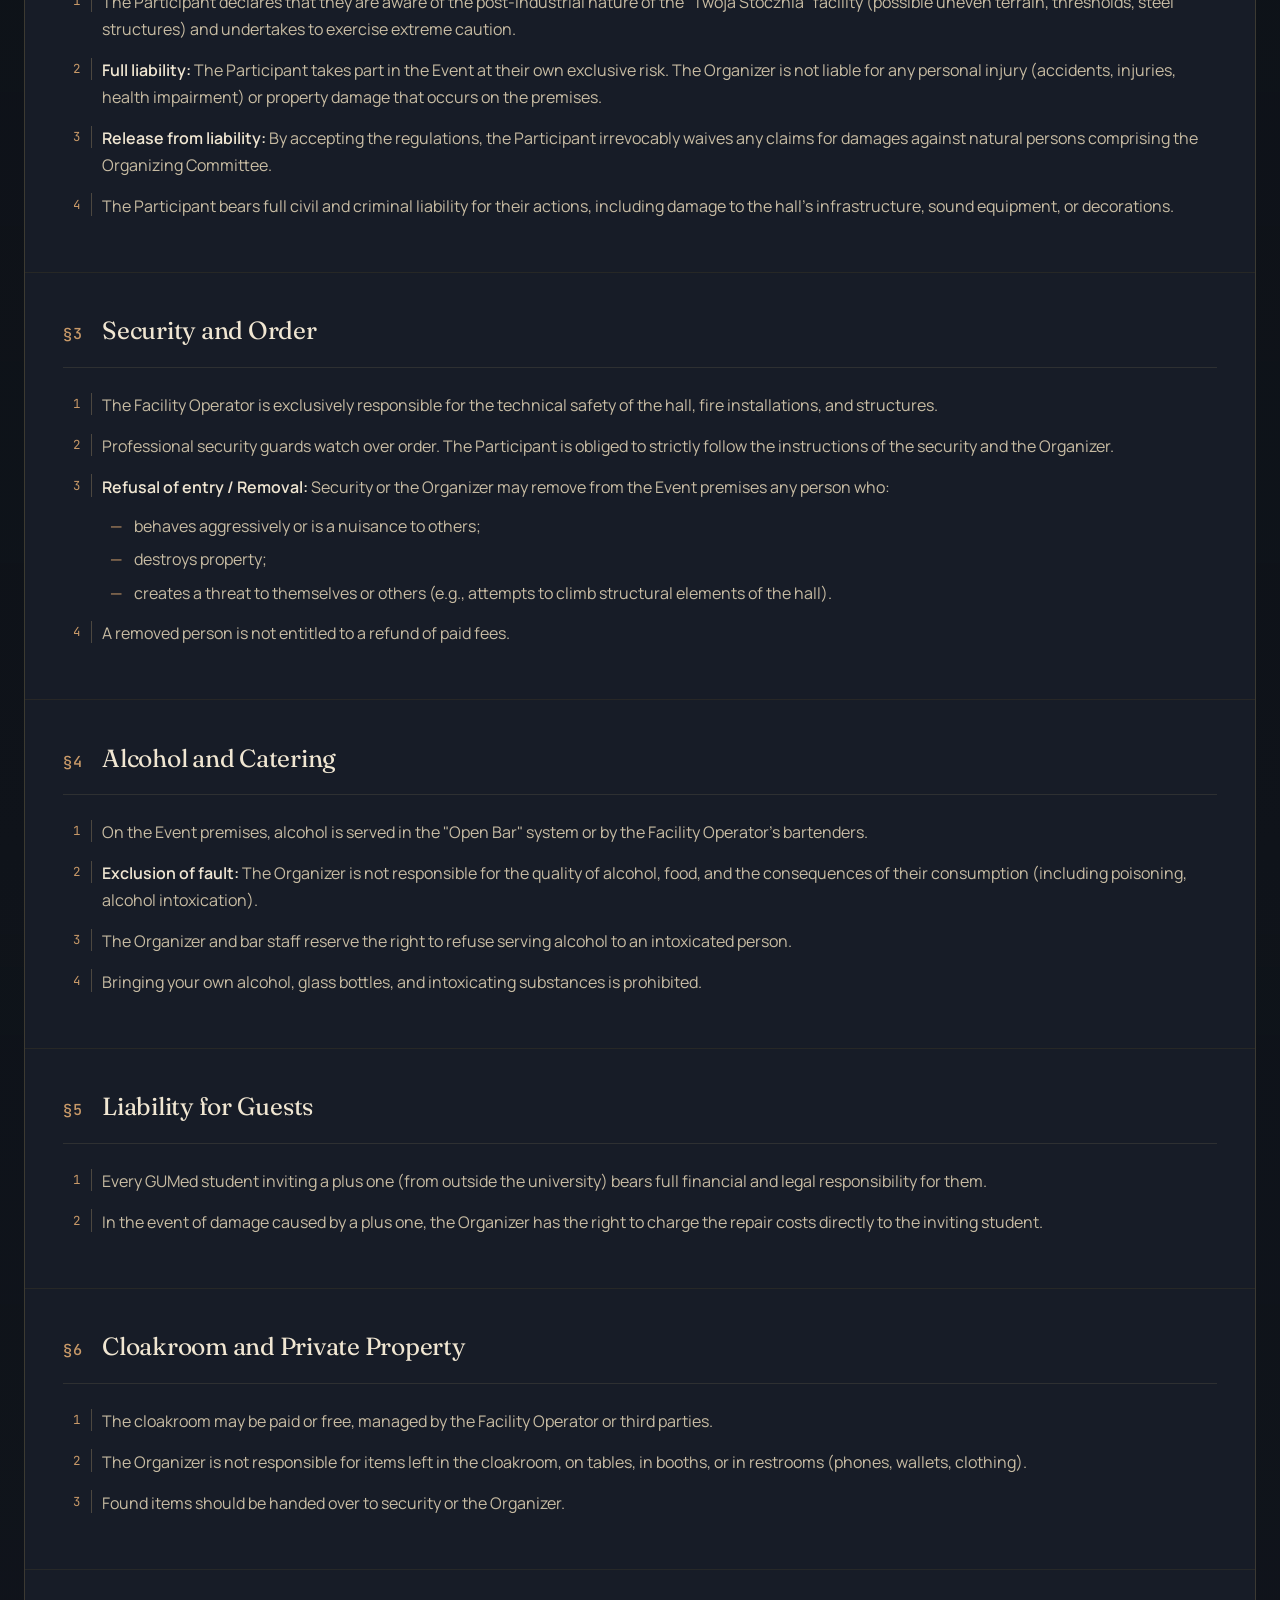
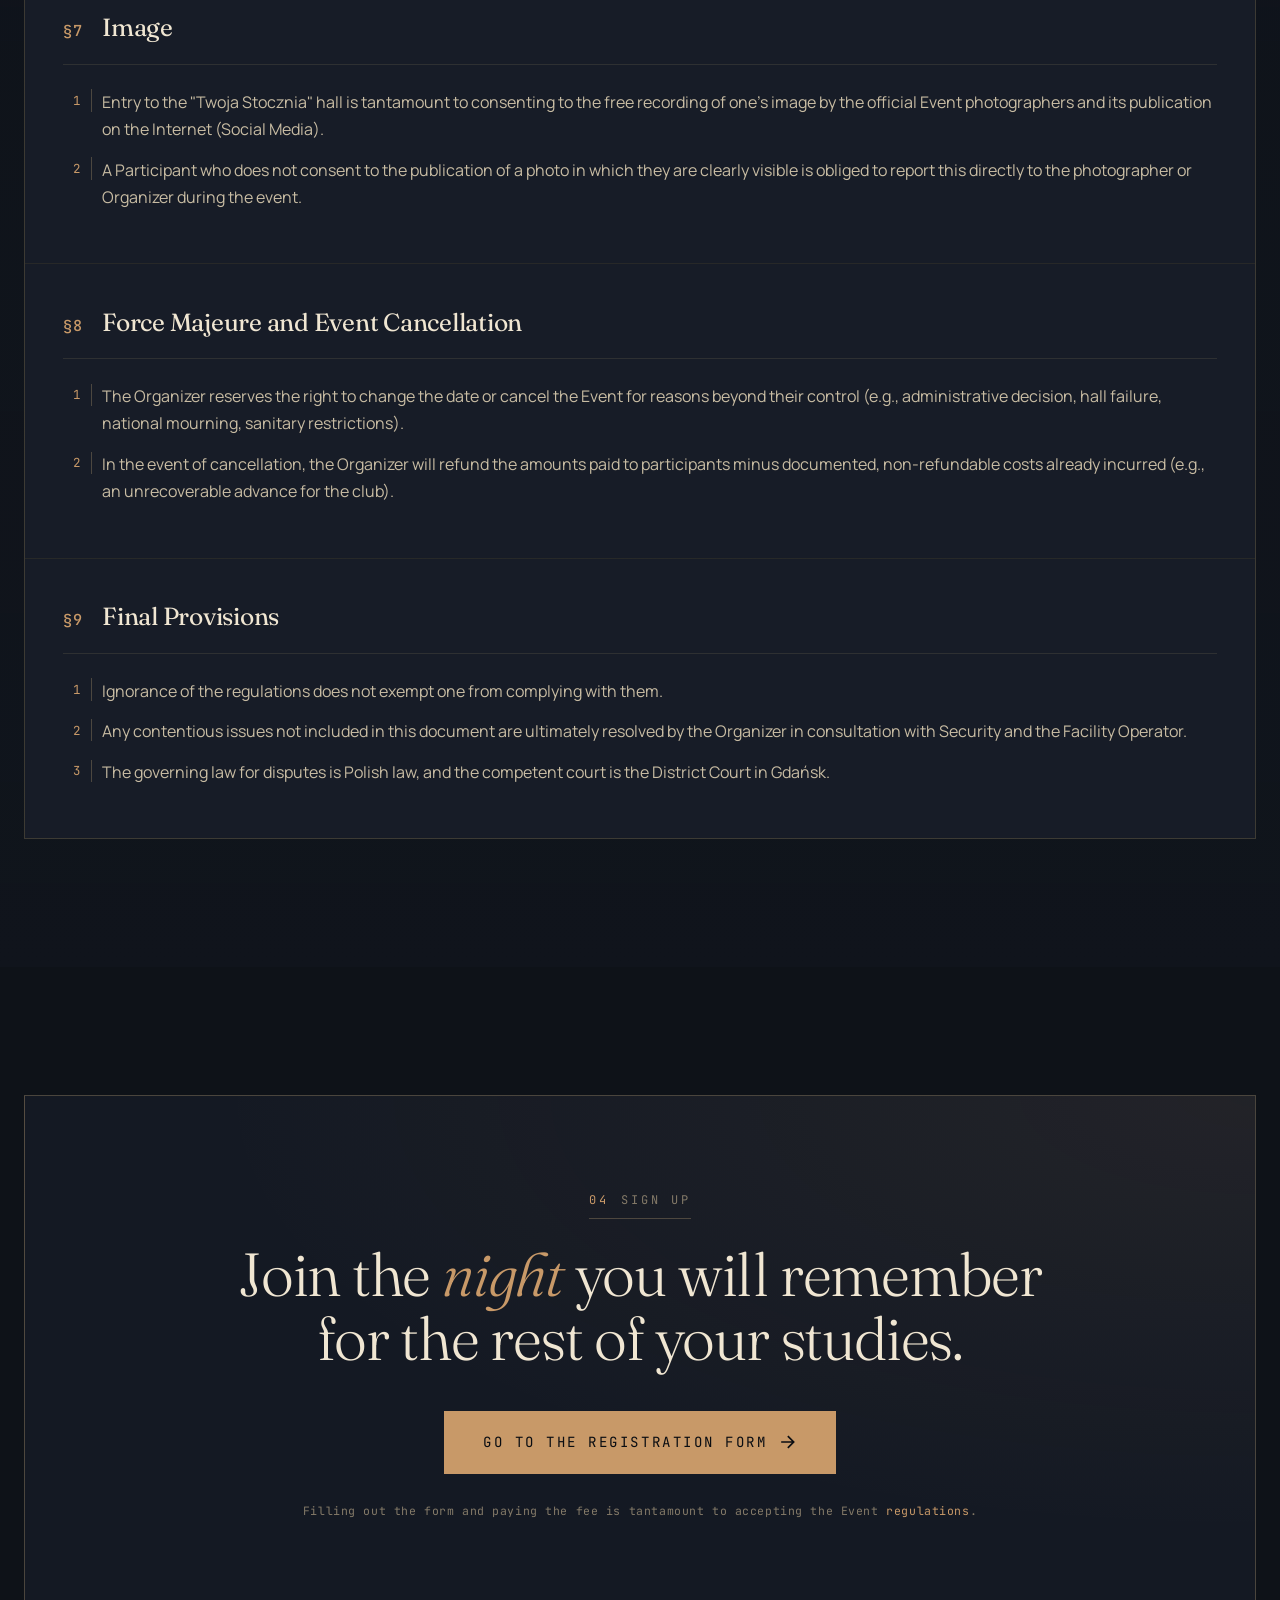
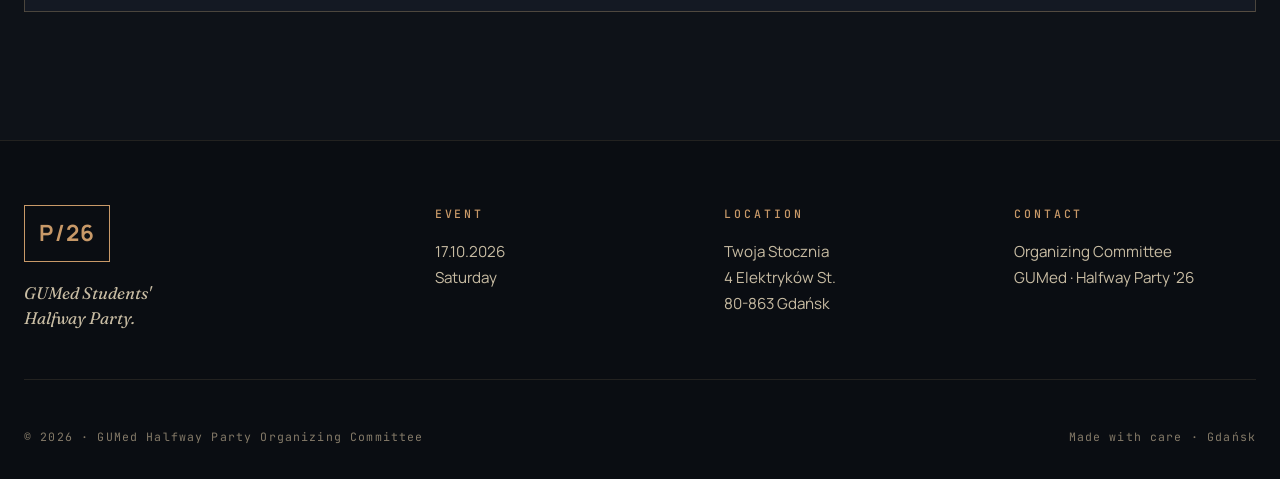
==== commit 8c7fd4d7: "Update english.html" ====
--- a/english.html
+++ b/english.html
@@ -192,7 +192,7 @@
                     </div>
                     <h3 class="detail-value">Meals and snacks</h3>
                     <p class="detail-meta">Hot meals, cold platters, and vegetarian options.</p>
-                    <a href="https://docs.google.com/document/d/1LWWIO0peQZLAxdT-zgbUD914sLw5LqYyNw_L5iSybtc/edit?usp=sharing" target="_blank" class="detail-link">
+                    <a href="https://docs.google.com/document/d/1kIuLdrGcYdD8i3GgIMDZNb4uATUIlakKnTvEuz2iXPI/edit?usp=sharing" target="_blank" class="detail-link">
                         View menu →
                     </a>
                 </article>
@@ -232,7 +232,7 @@
                     <span class="faq-icon" aria-hidden="true"></span>
                 </summary>
                 <div class="faq-a">
-                    <p>The declaration form must be completed by May 13th (Wednesday). We want you to make a final decision at this stage regarding whether you are attending the event with a plus one or opting for a single ticket.</p>
+                    <p>The declaration form must be completed by May 31th (Sunday). We want you to make a final decision at this stage regarding whether you are attending the event with a plus one or opting for a single ticket.</p>
                 </div>
             </details>
 
@@ -242,7 +242,7 @@
                     <span class="faq-icon" aria-hidden="true"></span>
                 </summary>
                 <div class="faq-a">
-                    <p>The total cost of participation will be approximately 500 PLN (we assume fluctuations of +/- 25 PLN). We will split the amount into 3 installments of similar size (up to approx. 170 PLN). The first payment deadline is May 15th, the second by the end of June.</p>
+                    <p>The total cost of participation will be approximately 500 PLN (we assume fluctuations of +/- 25 PLN). We will split the amount into 3 installments of similar size (up to approx. 170 PLN). The first payment deadline is 1'st June, the second by the end of June.</p>
                 </div>
             </details>
 
@@ -252,7 +252,13 @@
                     <span class="faq-icon" aria-hidden="true"></span>
                 </summary>
                 <div class="faq-a">
-                    <p>To make it easier, fees will be collected in groups by the group representatives (starości), who will then pass them on to the appropriate members of the organizing committee.</p>
+                    <p>
+    <strong>Account number:</strong> 02 1020 1909 0000 3902 0331 1016<br>
+    <strong>Recipient:</strong> KAMIL DUSZYŃSKI<br>
+    <strong>Bank:</strong> PKO BP<br>
+    <strong>BIC / SWIFT code:</strong> BPKOPLPW <br> <br> 
+                        <strong>Transfer title (strictly required):</strong> "POLOWINKI" FIRST NAME + LAST NAME (if applicable, add a note that the payment also covers a plus one).
+</p>
                 </div>
             </details>
 
@@ -487,9 +493,9 @@
                 </div>
                 <h2 class="cta-title">Join the <em>night</em> you will remember<br>for the rest of your studies.</h2>
                 <p class="cta-lede">
-                    You will receive a confirmation after filling out the form.
+                
                 </p>
-                <a href="https://forms.gle/XDMpX6QC5S7pXeQ99" class="btn btn-primary btn-large" target="_blank" rel="noopener">
+                <a href="https://forms.gle/Fw5MBZM7x2uBHeLMA" class="btn btn-primary btn-large" target="_blank" rel="noopener">
     <span>Go to the registration form</span>
     <svg width="20" height="20" viewBox="0 0 24 24" fill="none" stroke="currentColor" stroke-width="2"><path d="M5 12h14M13 5l7 7-7 7"/></svg>
 </a> 
